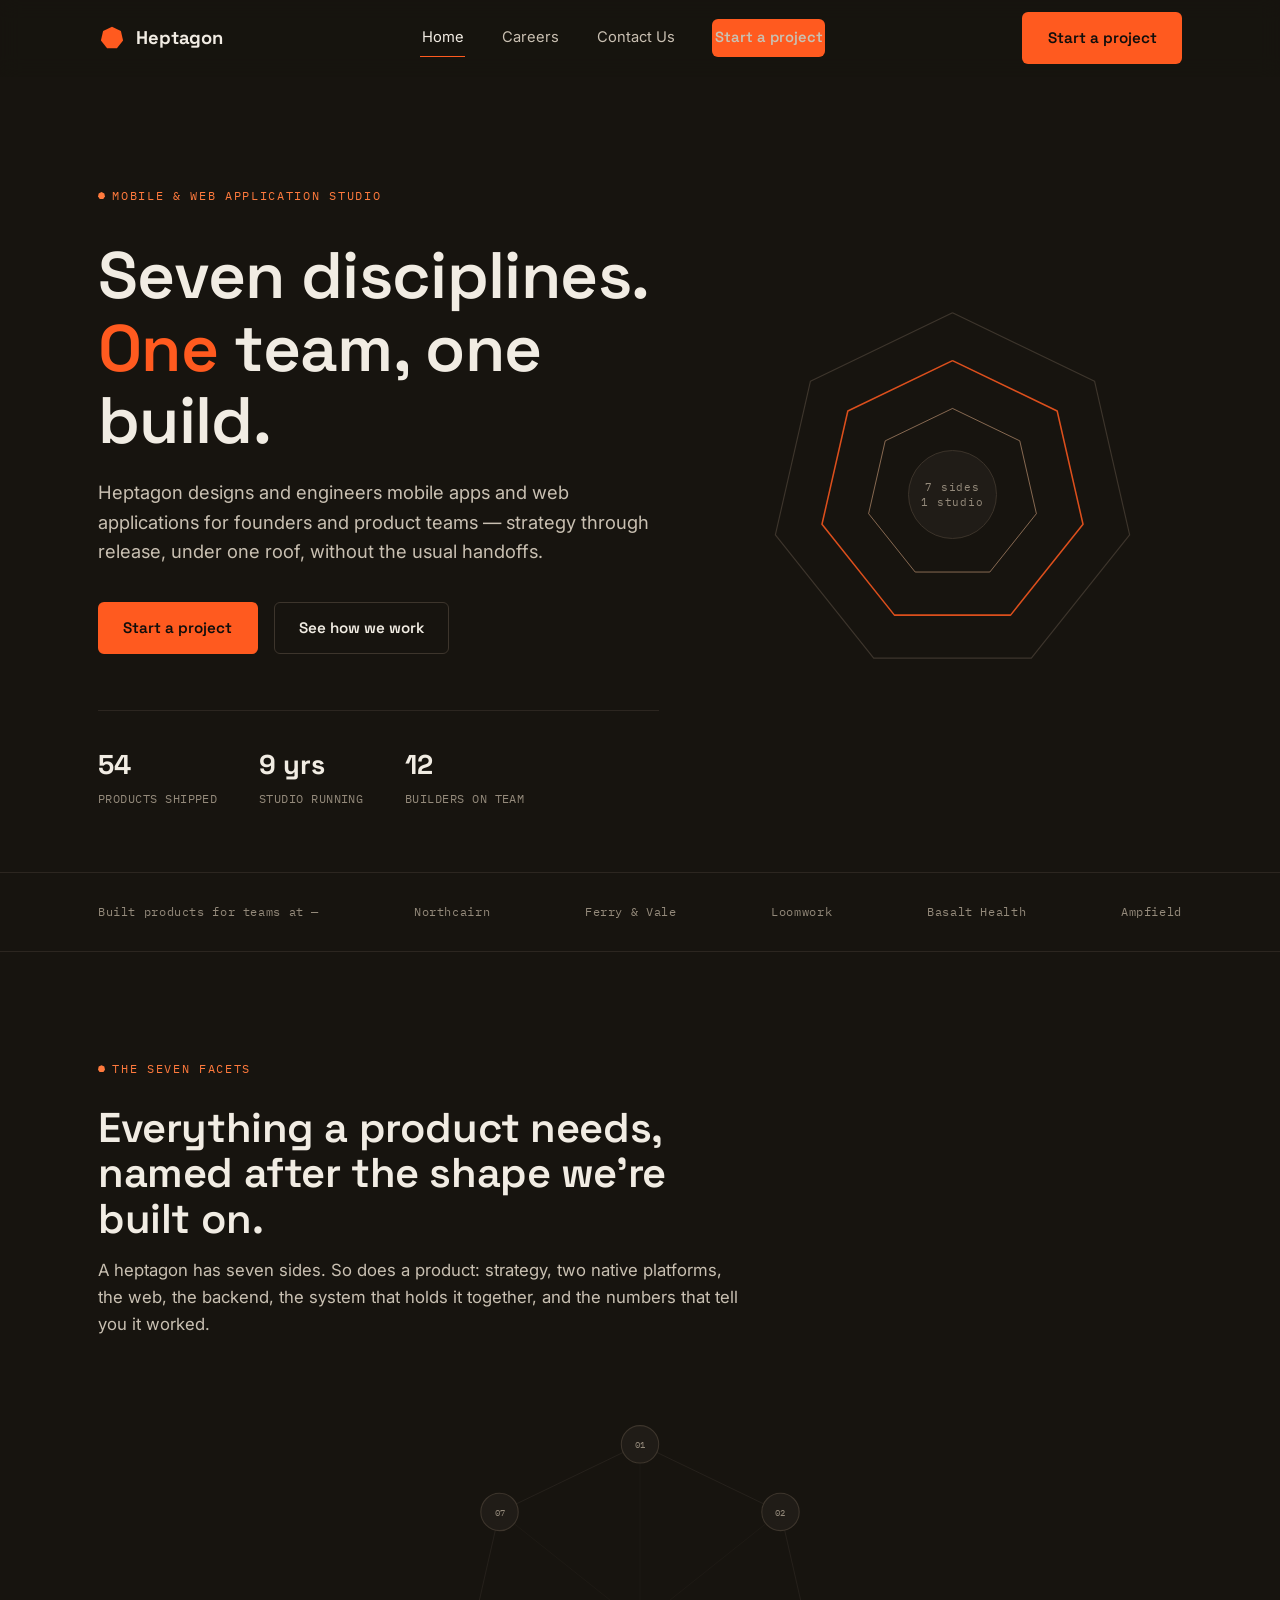
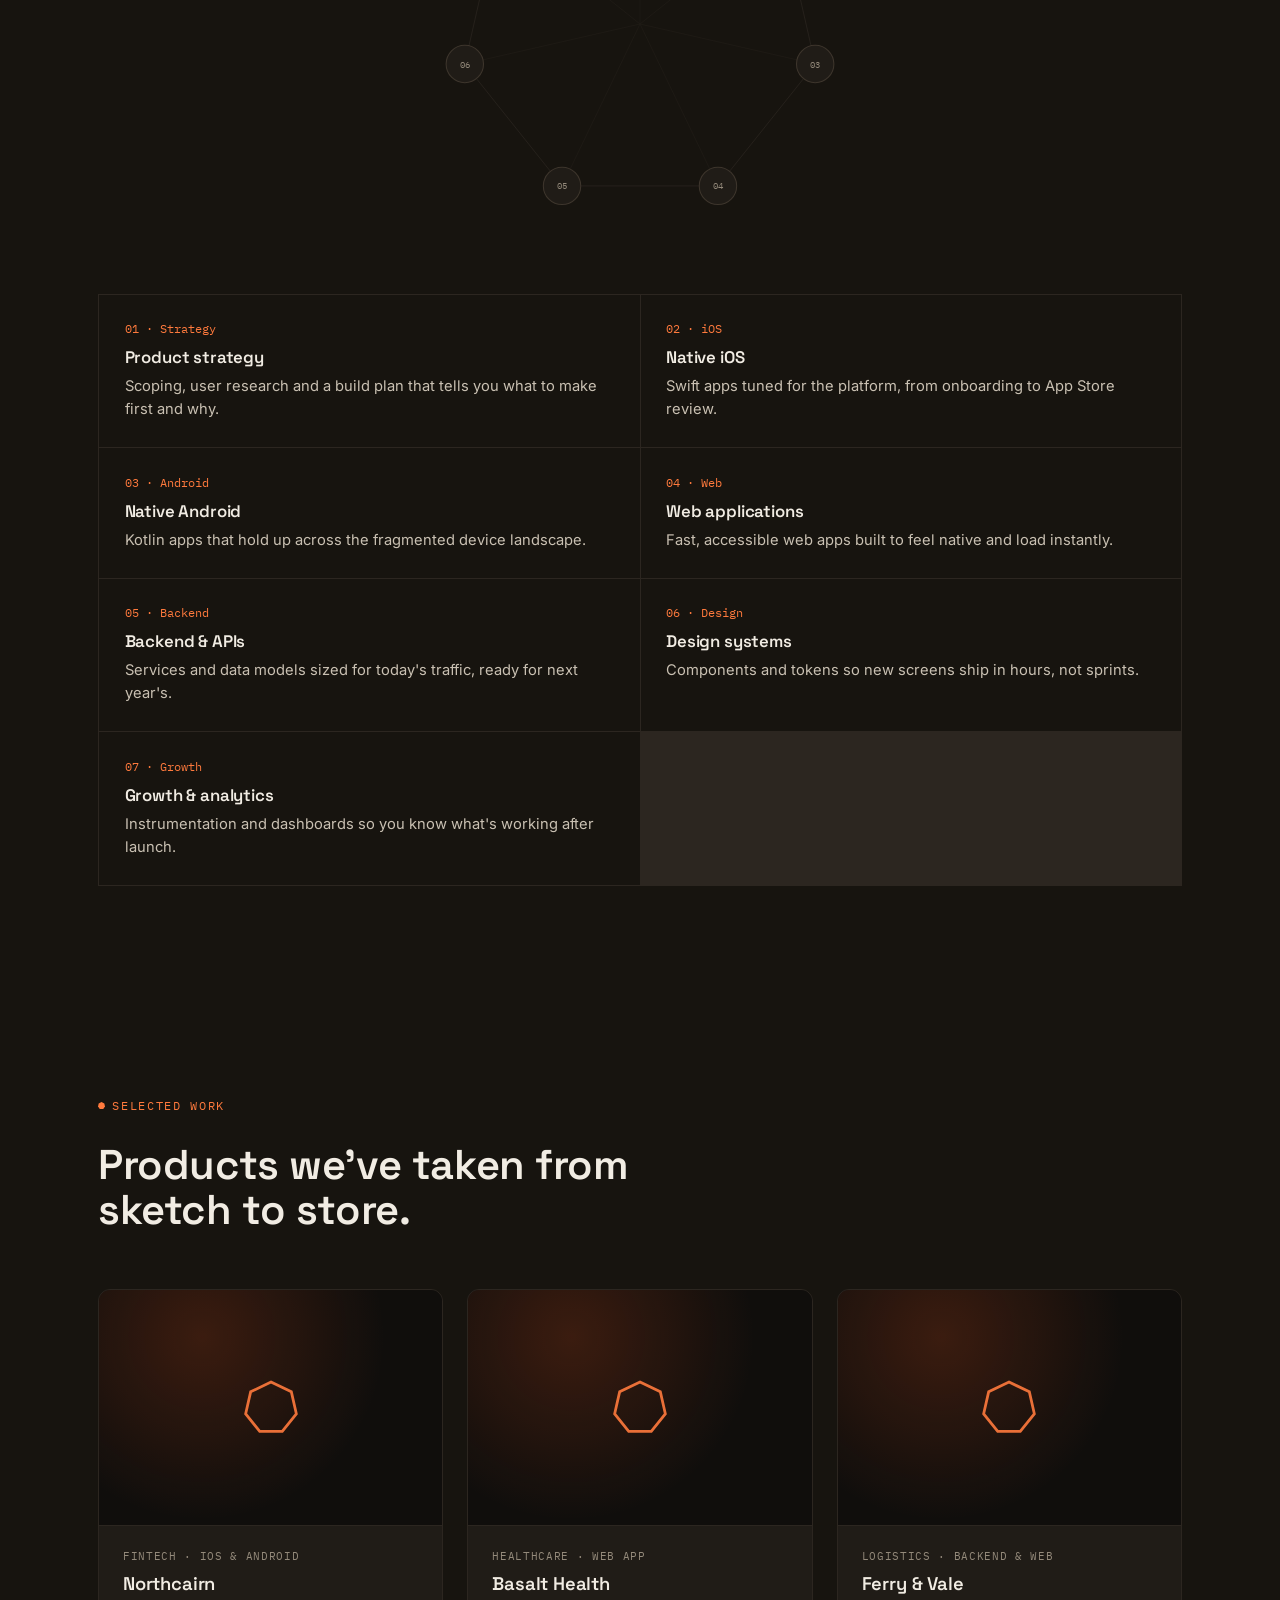
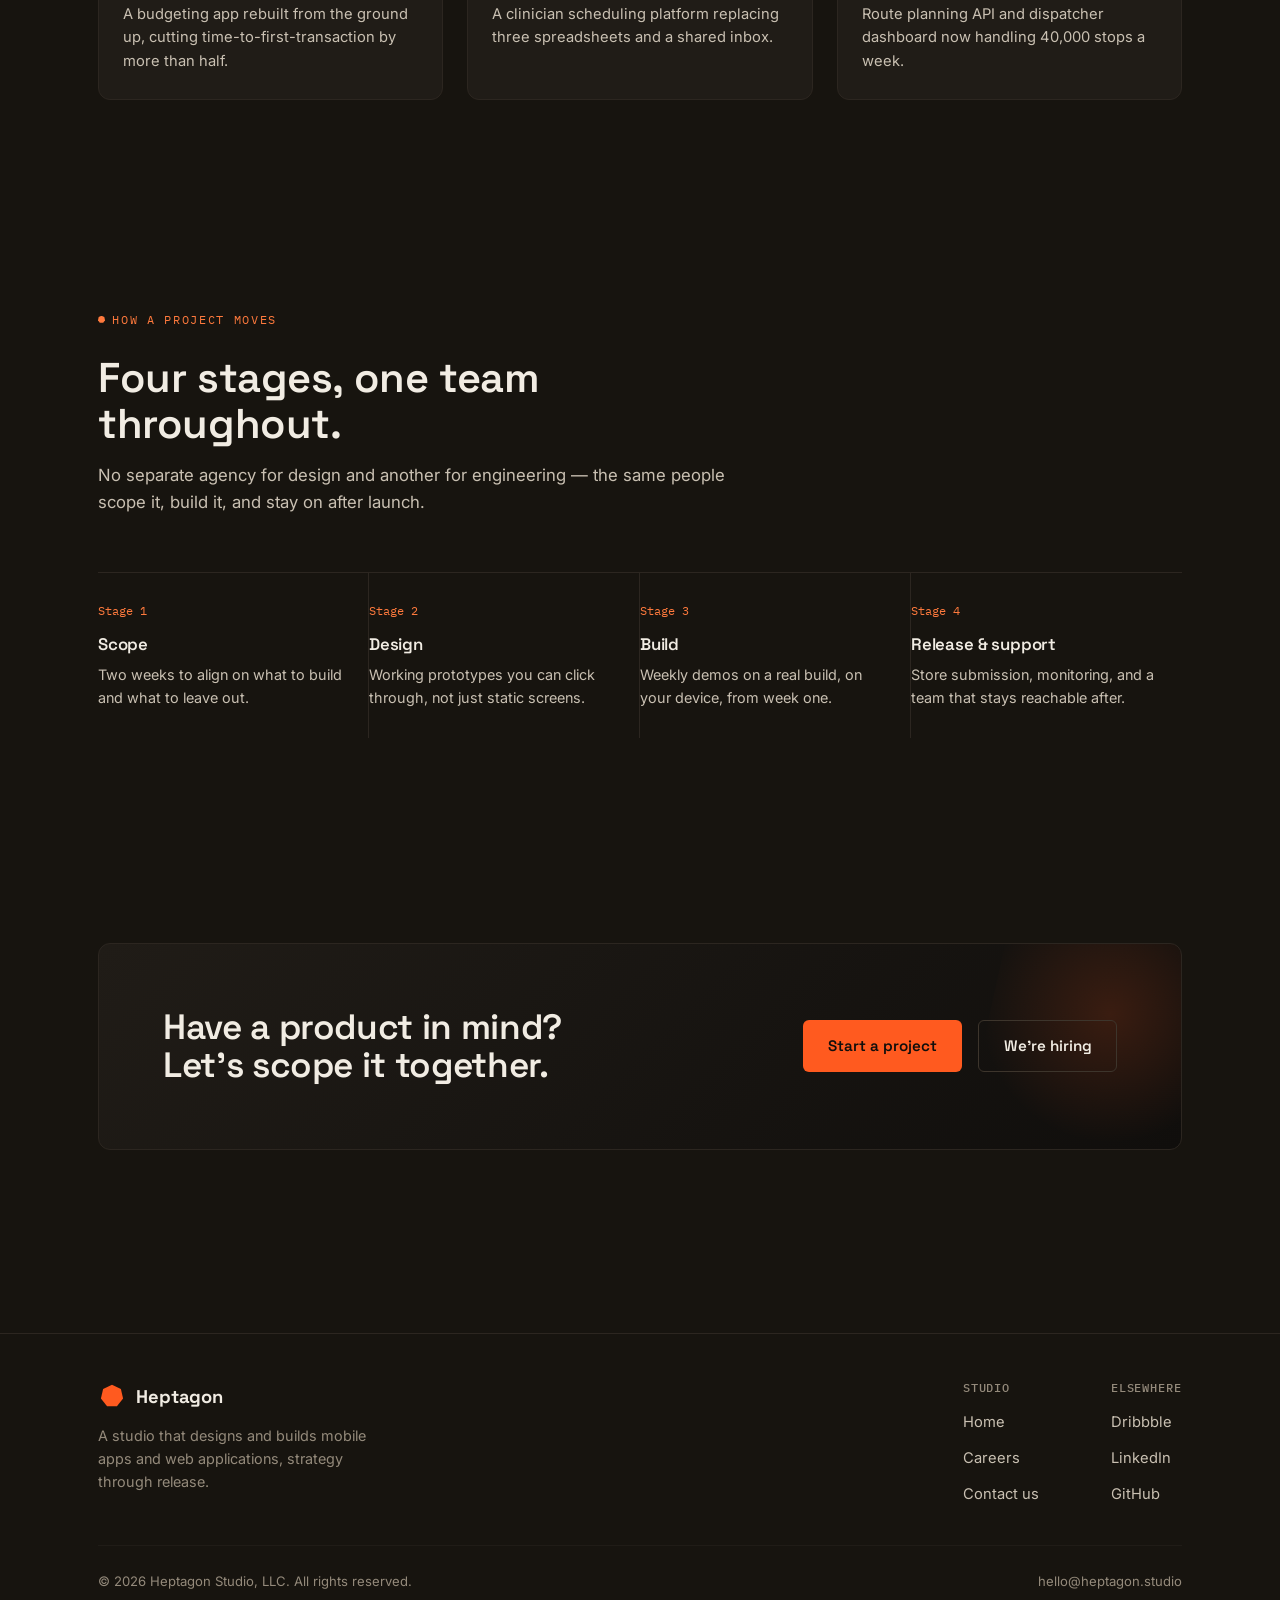
==== index.html @ 43802efc "Initial commit" ====
<!DOCTYPE html>
<html lang="en">
<head>
<meta charset="UTF-8">
<meta name="viewport" content="width=device-width, initial-scale=1.0">
<title>Heptagon — Mobile app & web application studio</title>
<meta name="description" content="Heptagon is a studio that designs and builds mobile apps and web applications for founders and product teams, end to end.">
<link rel="icon" href="data:image/svg+xml,%3Csvg xmlns='http://www.w3.org/2000/svg' viewBox='0 0 32 32'%3E%3Cpath fill='%23FF5A1F' d='M16 3 26.16 7.89 28.67 18.89 21.64 27.71 10.36 27.71 3.33 18.89 5.84 7.89Z'/%3E%3C/svg%3E">
<link rel="stylesheet" href="styles.css">
</head>
<body>

<header class="site-header">
  <div class="wrap nav">
    <a href="index.html" class="brand">
      <svg viewBox="0 0 32 32" aria-hidden="true"><path class="mark-fill" d="M16 3 26.16 7.89 28.67 18.89 21.64 27.71 10.36 27.71 3.33 18.89 5.84 7.89Z"/></svg>
      Heptagon
    </a>
    <nav class="nav-links" id="nav-links">
      <a href="index.html" aria-current="page">Home</a>
      <a href="careers.html">Careers</a>
      <a href="contact.html">Contact Us</a>
      <a href="contact.html" class="btn btn-primary">Start a project</a>
    </nav>
    <div class="nav-actions">
      <a href="contact.html" class="btn btn-primary">Start a project</a>
      <button class="nav-toggle" aria-label="Toggle menu" aria-expanded="false" aria-controls="nav-links">
        <svg class="icon-open" viewBox="0 0 18 18" fill="none" stroke="currentColor" stroke-width="1.6"><path d="M1 4.5h16M1 9h16M1 13.5h16"/></svg>
        <svg class="icon-close" viewBox="0 0 18 18" fill="none" stroke="currentColor" stroke-width="1.6"><path d="M2 2l14 14M16 2L2 16"/></svg>
      </button>
    </div>
  </div>
</header>

<main>

  <!-- ============ HERO ============ -->
  <section class="hero">
    <div class="wrap hero-grid">
      <div class="hero-copy">
        <span class="eyebrow">Mobile & web application studio</span>
        <h1>Seven disciplines. <em>One</em> team, one build.</h1>
        <p class="lede">Heptagon designs and engineers mobile apps and web applications for founders and product teams — strategy through release, under one roof, without the usual handoffs.</p>
        <div class="hero-actions">
          <a href="contact.html" class="btn btn-primary">Start a project</a>
          <a href="#facets" class="btn btn-ghost">See how we work</a>
        </div>
        <div class="hero-stats">
          <div class="stat">
            <div class="stat-num">54</div>
            <div class="stat-label">PRODUCTS SHIPPED</div>
          </div>
          <div class="stat">
            <div class="stat-num">9 yrs</div>
            <div class="stat-label">STUDIO RUNNING</div>
          </div>
          <div class="stat">
            <div class="stat-num">12</div>
            <div class="stat-label">BUILDERS ON TEAM</div>
          </div>
        </div>
      </div>

      <div class="hero-mark" aria-hidden="true">
        <svg viewBox="0 0 480 480">
          <g class="spin-slow">
            <path class="hept-outer" d="M 240.0 50.0 L 388.55 121.54 L 425.24 282.28 L 322.44 411.18 L 157.56 411.18 L 54.76 282.28 L 91.45 121.54 Z"/>
          </g>
          <g class="spin-slow-rev">
            <path class="hept-mid" d="M 240.0 100.0 L 349.46 152.71 L 376.49 271.15 L 300.74 366.14 L 179.26 366.14 L 103.51 271.15 L 130.54 152.71 Z"/>
          </g>
          <path class="hept-inner" d="M 240.0 150.0 L 310.36 183.89 L 327.74 260.03 L 279.05 321.09 L 200.95 321.09 L 152.26 260.03 L 169.64 183.89 Z"/>
          <circle class="core-fill" cx="240" cy="240" r="46"/>
          <circle cx="240" cy="240" r="46" fill="none" stroke="#3D352C" stroke-width="1"/>
          <text class="core-label" x="240" y="236" text-anchor="middle">7 sides</text>
          <text class="core-label" x="240" y="252" text-anchor="middle">1 studio</text>
        </svg>
      </div>
    </div>
  </section>

  <!-- ============ LOGO STRIP ============ -->
  <section class="logo-strip reveal">
    <div class="wrap">
      <span>Built products for teams at —</span>
      <span>Northcairn</span>
      <span>Ferry & Vale</span>
      <span>Loomwork</span>
      <span>Basalt Health</span>
      <span>Ampfield</span>
    </div>
  </section>

  <!-- ============ FACETS ============ -->
  <section class="section facets-section" id="facets">
    <div class="wrap">
      <div class="section-head reveal">
        <span class="eyebrow">The seven facets</span>
        <h2>Everything a product needs, named after the shape we're built on.</h2>
        <p>A heptagon has seven sides. So does a product: strategy, two native platforms, the web, the backend, the system that holds it together, and the numbers that tell you it worked.</p>
      </div>

      <div class="facets reveal">
        <div class="facets-diagram">
          <svg viewBox="0 0 640 640">
            <path class="facets-outline" d="M 320 70 L 515.46 164.13 L 563.73 375.63 L 428.47 545.24 L 211.53 545.24 L 76.27 375.63 L 124.54 164.13 Z"/>
            <line class="facets-spokes" x1="320" y1="320" x2="320" y2="70"/>
            <line class="facets-spokes" x1="320" y1="320" x2="515.46" y2="164.13"/>
            <line class="facets-spokes" x1="320" y1="320" x2="563.73" y2="375.63"/>
            <line class="facets-spokes" x1="320" y1="320" x2="428.47" y2="545.24"/>
            <line class="facets-spokes" x1="320" y1="320" x2="211.53" y2="545.24"/>
            <line class="facets-spokes" x1="320" y1="320" x2="76.27" y2="375.63"/>
            <line class="facets-spokes" x1="320" y1="320" x2="124.54" y2="164.13"/>

            <g class="facet-vertex" data-facet="strategy" tabindex="0">
              <circle cx="320" cy="70" r="26"/>
              <text x="320" y="75" text-anchor="middle">01</text>
            </g>
            <g class="facet-vertex" data-facet="ios" tabindex="0">
              <circle cx="515.46" cy="164.13" r="26"/>
              <text x="515.46" y="169.13" text-anchor="middle">02</text>
            </g>
            <g class="facet-vertex" data-facet="android" tabindex="0">
              <circle cx="563.73" cy="375.63" r="26"/>
              <text x="563.73" y="380.63" text-anchor="middle">03</text>
            </g>
            <g class="facet-vertex" data-facet="web" tabindex="0">
              <circle cx="428.47" cy="545.24" r="26"/>
              <text x="428.47" y="550.24" text-anchor="middle">04</text>
            </g>
            <g class="facet-vertex" data-facet="backend" tabindex="0">
              <circle cx="211.53" cy="545.24" r="26"/>
              <text x="211.53" y="550.24" text-anchor="middle">05</text>
            </g>
            <g class="facet-vertex" data-facet="design" tabindex="0">
              <circle cx="76.27" cy="375.63" r="26"/>
              <text x="76.27" y="380.63" text-anchor="middle">06</text>
            </g>
            <g class="facet-vertex" data-facet="growth" tabindex="0">
              <circle cx="124.54" cy="164.13" r="26"/>
              <text x="124.54" y="169.13" text-anchor="middle">07</text>
            </g>
          </svg>
        </div>

        <div class="facet-list">
          <div class="facet-card" data-facet="strategy">
            <div class="facet-index">01 · Strategy</div>
            <h3>Product strategy</h3>
            <p>Scoping, user research and a build plan that tells you what to make first and why.</p>
          </div>
          <div class="facet-card" data-facet="ios">
            <div class="facet-index">02 · iOS</div>
            <h3>Native iOS</h3>
            <p>Swift apps tuned for the platform, from onboarding to App Store review.</p>
          </div>
          <div class="facet-card" data-facet="android">
            <div class="facet-index">03 · Android</div>
            <h3>Native Android</h3>
            <p>Kotlin apps that hold up across the fragmented device landscape.</p>
          </div>
          <div class="facet-card" data-facet="web">
            <div class="facet-index">04 · Web</div>
            <h3>Web applications</h3>
            <p>Fast, accessible web apps built to feel native and load instantly.</p>
          </div>
          <div class="facet-card" data-facet="backend">
            <div class="facet-index">05 · Backend</div>
            <h3>Backend & APIs</h3>
            <p>Services and data models sized for today's traffic, ready for next year's.</p>
          </div>
          <div class="facet-card" data-facet="design">
            <div class="facet-index">06 · Design</div>
            <h3>Design systems</h3>
            <p>Components and tokens so new screens ship in hours, not sprints.</p>
          </div>
          <div class="facet-card" data-facet="growth">
            <div class="facet-index">07 · Growth</div>
            <h3>Growth & analytics</h3>
            <p>Instrumentation and dashboards so you know what's working after launch.</p>
          </div>
        </div>
      </div>
    </div>
  </section>

  <!-- ============ WORK ============ -->
  <section class="section work-section">
    <div class="wrap">
      <div class="section-head reveal">
        <span class="eyebrow">Selected work</span>
        <h2>Products we've taken from sketch to store.</h2>
      </div>
      <div class="work-grid reveal">
        <article class="work-card">
          <div class="work-card-top">
            <svg viewBox="0 0 32 32" fill="none" stroke="#FF7A3D" stroke-width="1.4"><path d="M16 3 26.16 7.89 28.67 18.89 21.64 27.71 10.36 27.71 3.33 18.89 5.84 7.89Z"/></svg>
          </div>
          <div class="work-card-body">
            <div class="tag">Fintech · iOS & Android</div>
            <h3>Northcairn</h3>
            <p>A budgeting app rebuilt from the ground up, cutting time-to-first-transaction by more than half.</p>
          </div>
        </article>
        <article class="work-card">
          <div class="work-card-top">
            <svg viewBox="0 0 32 32" fill="none" stroke="#FF7A3D" stroke-width="1.4"><path d="M16 3 26.16 7.89 28.67 18.89 21.64 27.71 10.36 27.71 3.33 18.89 5.84 7.89Z"/></svg>
          </div>
          <div class="work-card-body">
            <div class="tag">Healthcare · Web app</div>
            <h3>Basalt Health</h3>
            <p>A clinician scheduling platform replacing three spreadsheets and a shared inbox.</p>
          </div>
        </article>
        <article class="work-card">
          <div class="work-card-top">
            <svg viewBox="0 0 32 32" fill="none" stroke="#FF7A3D" stroke-width="1.4"><path d="M16 3 26.16 7.89 28.67 18.89 21.64 27.71 10.36 27.71 3.33 18.89 5.84 7.89Z"/></svg>
          </div>
          <div class="work-card-body">
            <div class="tag">Logistics · Backend & web</div>
            <h3>Ferry & Vale</h3>
            <p>Route planning API and dispatcher dashboard now handling 40,000 stops a week.</p>
          </div>
        </article>
      </div>
    </div>
  </section>

  <!-- ============ PROCESS ============ -->
  <section class="section process-section">
    <div class="wrap">
      <div class="section-head reveal">
        <span class="eyebrow">How a project moves</span>
        <h2>Four stages, one team throughout.</h2>
        <p>No separate agency for design and another for engineering — the same people scope it, build it, and stay on after launch.</p>
      </div>
      <div class="process-row reveal">
        <div class="process-step">
          <div class="step-mark">Stage 1</div>
          <h3>Scope</h3>
          <p>Two weeks to align on what to build and what to leave out.</p>
        </div>
        <div class="process-step">
          <div class="step-mark">Stage 2</div>
          <h3>Design</h3>
          <p>Working prototypes you can click through, not just static screens.</p>
        </div>
        <div class="process-step">
          <div class="step-mark">Stage 3</div>
          <h3>Build</h3>
          <p>Weekly demos on a real build, on your device, from week one.</p>
        </div>
        <div class="process-step">
          <div class="step-mark">Stage 4</div>
          <h3>Release & support</h3>
          <p>Store submission, monitoring, and a team that stays reachable after.</p>
        </div>
      </div>
    </div>
  </section>

  <!-- ============ CTA ============ -->
  <section class="section cta-section">
    <div class="wrap">
      <div class="cta-banner reveal">
        <h2>Have a product in mind? Let's scope it together.</h2>
        <div class="cta-banner-actions">
          <a href="contact.html" class="btn btn-primary">Start a project</a>
          <a href="careers.html" class="btn btn-ghost">We're hiring</a>
        </div>
      </div>
    </div>
  </section>

</main>

<footer class="site-footer">
  <div class="wrap">
    <div class="footer-top">
      <div class="footer-brand">
        <a href="index.html" class="brand">
          <svg viewBox="0 0 32 32" aria-hidden="true"><path class="mark-fill" d="M16 3 26.16 7.89 28.67 18.89 21.64 27.71 10.36 27.71 3.33 18.89 5.84 7.89Z"/></svg>
          Heptagon
        </a>
        <p>A studio that designs and builds mobile apps and web applications, strategy through release.</p>
      </div>
      <div class="footer-cols">
        <div class="footer-col">
          <h4>Studio</h4>
          <ul>
            <li><a href="index.html">Home</a></li>
            <li><a href="careers.html">Careers</a></li>
            <li><a href="contact.html">Contact us</a></li>
          </ul>
        </div>
        <div class="footer-col">
          <h4>Elsewhere</h4>
          <ul>
            <li><a href="#">Dribbble</a></li>
            <li><a href="#">LinkedIn</a></li>
            <li><a href="#">GitHub</a></li>
          </ul>
        </div>
      </div>
    </div>
    <div class="footer-bottom">
      <p>© 2026 Heptagon Studio, LLC. All rights reserved.</p>
      <div class="footer-social">
        <a href="mailto:hello@heptagon.studio">hello@heptagon.studio</a>
      </div>
    </div>
  </div>
</footer>

<script src="script.js"></script>
</body>
</html>
---- styles.css ----
/* ==========================================================================
   Heptagon — Design System
   Mobile app & web application studio
   ========================================================================== */

@import url('https://fonts.googleapis.com/css2?family=Space+Grotesk:wght@400;500;600;700&family=Inter:wght@400;500;600;700&family=IBM+Plex+Mono:wght@400;500&display=swap');

:root {
  /* ---- Color: charcoal ground, single orange signal ---- */
  --charcoal-950: #100E0C;
  --charcoal-900: #17140F;
  --charcoal-800: #201C17;
  --charcoal-700: #2C2620;
  --charcoal-600: #3D352C;
  --charcoal-500: #574B3D;

  --ink-100: #F1ECE3;   /* primary text on dark */
  --ink-300: #C9C0B2;   /* secondary text */
  --ink-500: #948A7B;   /* muted / captions */

  --orange-600: #E24A0E;  /* deep, for pressed/gradient bottom */
  --orange-500: #FF5A1F;  /* primary signal */
  --orange-400: #FF7A3D;  /* hover */
  --orange-200: #FFC49A;  /* faint tint, glows, dividers */

  /* ---- Type ---- */
  --font-display: 'Space Grotesk', system-ui, sans-serif;
  --font-body: 'Inter', system-ui, sans-serif;
  --font-mono: 'IBM Plex Mono', ui-monospace, monospace;

  /* ---- Layout ---- */
  --max-width: 1180px;
  --edge: clamp(1.25rem, 4vw, 3rem);
  --radius-sm: 6px;
  --radius-md: 12px;

  --ease-out: cubic-bezier(0.16, 1, 0.3, 1);
}

/* ---- Reset ---- */
*, *::before, *::after { box-sizing: border-box; }
html { scroll-behavior: smooth; }
@media (prefers-reduced-motion: reduce) {
  html { scroll-behavior: auto; }
  *, *::before, *::after {
    animation-duration: 0.001ms !important;
    animation-iteration-count: 1 !important;
    transition-duration: 0.001ms !important;
    scroll-behavior: auto !important;
  }
}

body {
  margin: 0;
  background: var(--charcoal-900);
  color: var(--ink-100);
  font-family: var(--font-body);
  font-size: 16px;
  line-height: 1.6;
  -webkit-font-smoothing: antialiased;
}

img, svg { display: block; max-width: 100%; }

a { color: inherit; text-decoration: none; }

h1, h2, h3, h4 {
  font-family: var(--font-display);
  font-weight: 600;
  line-height: 1.1;
  margin: 0;
  letter-spacing: -0.01em;
}

p { margin: 0; }

ul { margin: 0; padding: 0; list-style: none; }

button { font-family: inherit; cursor: pointer; }

/* Visible keyboard focus everywhere */
:focus-visible {
  outline: 2px solid var(--orange-400);
  outline-offset: 3px;
  border-radius: 2px;
}

/* ---- Utility ---- */
.wrap {
  max-width: var(--max-width);
  margin: 0 auto;
  padding-inline: var(--edge);
}

.eyebrow {
  font-family: var(--font-mono);
  font-size: 0.75rem;
  letter-spacing: 0.14em;
  text-transform: uppercase;
  color: var(--orange-400);
  display: inline-flex;
  align-items: center;
  gap: 0.6em;
}
.eyebrow::before {
  content: '';
  width: 7px;
  height: 7px;
  clip-path: polygon(50% 0%, 90% 20%, 100% 65%, 75% 100%, 25% 100%, 0% 65%, 10% 20%);
  background: var(--orange-400);
  display: inline-block;
}

.btn {
  display: inline-flex;
  align-items: center;
  justify-content: center;
  gap: 0.5em;
  font-family: var(--font-display);
  font-weight: 600;
  font-size: 0.95rem;
  padding: 0.85em 1.6em;
  border-radius: var(--radius-sm);
  border: 1px solid transparent;
  transition: transform 0.2s var(--ease-out), background 0.2s, border-color 0.2s, color 0.2s;
  white-space: nowrap;
}
.btn:active { transform: translateY(1px); }

.btn-primary {
  background: var(--orange-500);
  color: var(--charcoal-950);
}
.btn-primary:hover { background: var(--orange-400); }

.btn-ghost {
  background: transparent;
  border-color: var(--charcoal-600);
  color: var(--ink-100);
}
.btn-ghost:hover { border-color: var(--orange-400); color: var(--orange-400); }

.section {
  padding-block: clamp(3.5rem, 8vw, 7rem);
}
.section-head {
  max-width: 640px;
  margin-bottom: clamp(2rem, 5vw, 3.5rem);
}
.section-head h2 {
  font-size: clamp(1.9rem, 3.6vw, 2.6rem);
  margin-top: 0.6em;
}
.section-head p {
  color: var(--ink-300);
  margin-top: 0.9em;
  font-size: 1.05rem;
}

/* ---- Scroll reveal ---- */
.reveal {
  opacity: 0;
  transform: translateY(18px);
  transition: opacity 0.7s var(--ease-out), transform 0.7s var(--ease-out);
}
.reveal.is-visible { opacity: 1; transform: translateY(0); }

/* ==========================================================================
   Header / Nav
   ========================================================================== */

.site-header {
  position: sticky;
  top: 0;
  z-index: 100;
  background: rgba(23, 20, 15, 0.7);
  backdrop-filter: blur(10px);
  -webkit-backdrop-filter: blur(10px);
  border-bottom: 1px solid transparent;
  transition: border-color 0.3s, background 0.3s;
}
.site-header.is-scrolled {
  border-bottom-color: var(--charcoal-700);
  background: rgba(23, 20, 15, 0.92);
}

.nav {
  display: flex;
  align-items: center;
  justify-content: space-between;
  height: 76px;
}

.brand {
  display: flex;
  align-items: center;
  gap: 0.65rem;
  font-family: var(--font-display);
  font-weight: 700;
  font-size: 1.15rem;
  letter-spacing: -0.01em;
}
.brand svg { width: 28px; height: 28px; }
.brand .mark-fill { fill: var(--orange-500); }

.nav-links {
  display: flex;
  align-items: center;
  gap: 2.2rem;
}
.nav-links a {
  font-size: 0.92rem;
  color: var(--ink-300);
  padding: 0.4rem 0.1rem;
  border-bottom: 1px solid transparent;
  transition: color 0.2s, border-color 0.2s;
}
.nav-links a:hover,
.nav-links a[aria-current="page"] {
  color: var(--ink-100);
  border-color: var(--orange-500);
}

.nav-actions { display: flex; align-items: center; gap: 1.4rem; }

.nav-toggle {
  display: none;
  background: none;
  border: 1px solid var(--charcoal-600);
  border-radius: var(--radius-sm);
  width: 42px;
  height: 42px;
  align-items: center;
  justify-content: center;
}
.nav-toggle svg { width: 18px; height: 18px; }
.nav-toggle .icon-close { display: none; }
.nav-toggle[aria-expanded="true"] .icon-open { display: none; }
.nav-toggle[aria-expanded="true"] .icon-close { display: block; }

@media (max-width: 860px) {
  .nav-links {
    position: fixed;
    inset: 76px 0 0 0;
    flex-direction: column;
    align-items: flex-start;
    gap: 0;
    background: var(--charcoal-900);
    padding: 1rem var(--edge) 2rem;
    transform: translateY(-8px);
    opacity: 0;
    visibility: hidden;
    transition: opacity 0.25s var(--ease-out), transform 0.25s var(--ease-out), visibility 0.25s;
    border-bottom: 1px solid var(--charcoal-700);
  }
  .nav-links.is-open {
    opacity: 1;
    transform: translateY(0);
    visibility: visible;
  }
  .nav-links a {
    width: 100%;
    padding: 1rem 0;
    border-bottom: 1px solid var(--charcoal-800);
    font-size: 1.05rem;
  }
  .nav-actions .btn-primary { display: none; }
  .nav-links .btn-primary {
    display: inline-flex;
    margin-top: 1.2rem;
  }
  .nav-toggle { display: inline-flex; }
}

/* ==========================================================================
   Hero
   ========================================================================== */

.hero {
  position: relative;
  padding-block: clamp(3rem, 9vw, 6.5rem) clamp(2rem, 6vw, 4rem);
  overflow: hidden;
}

.hero-grid {
  display: grid;
  grid-template-columns: 1.1fr 0.9fr;
  gap: clamp(2rem, 6vw, 4rem);
  align-items: center;
}

.hero-copy h1 {
  font-size: clamp(2.4rem, 5.6vw, 4.1rem);
  margin-top: 0.5em;
}
.hero-copy h1 em {
  font-style: normal;
  color: var(--orange-500);
}
.hero-copy .lede {
  margin-top: 1.4rem;
  font-size: 1.15rem;
  color: var(--ink-300);
  max-width: 46ch;
}
.hero-actions {
  display: flex;
  gap: 1rem;
  margin-top: 2.2rem;
  flex-wrap: wrap;
}

.hero-stats {
  display: flex;
  gap: clamp(1.5rem, 4vw, 2.6rem);
  margin-top: clamp(2.5rem, 6vw, 3.5rem);
  padding-top: clamp(1.5rem, 4vw, 2rem);
  border-top: 1px solid var(--charcoal-700);
}
.hero-stats .stat-num {
  font-family: var(--font-display);
  font-size: 1.7rem;
  font-weight: 700;
  color: var(--ink-100);
}
.hero-stats .stat-label {
  font-family: var(--font-mono);
  font-size: 0.72rem;
  color: var(--ink-500);
  letter-spacing: 0.04em;
  margin-top: 0.3em;
}

.hero-mark {
  position: relative;
  aspect-ratio: 1;
  display: flex;
  align-items: center;
  justify-content: center;
}
.hero-mark svg { width: 100%; height: 100%; overflow: visible; }

.hept-outer, .hept-mid, .hept-inner {
  fill: none;
  stroke-linejoin: round;
}
.hept-outer { stroke: var(--charcoal-600); stroke-width: 1.2; }
.hept-mid { stroke: var(--orange-500); stroke-width: 1.6; opacity: 0.85; }
.hept-inner { stroke: var(--orange-200); stroke-width: 1; opacity: 0.5; }

.hept-outer, .hept-mid, .hept-inner {
  stroke-dasharray: 1200;
  stroke-dashoffset: 1200;
  animation: draw 2.2s var(--ease-out) forwards;
}
.hept-mid { animation-delay: 0.15s; }
.hept-inner { animation-delay: 0.3s; }
@keyframes draw { to { stroke-dashoffset: 0; } }

.hero-mark .spin-slow {
  transform-origin: center;
  animation: spin 40s linear infinite;
}
.hero-mark .spin-slow-rev {
  transform-origin: center;
  animation: spin-rev 55s linear infinite;
}
@keyframes spin { to { transform: rotate(360deg); } }
@keyframes spin-rev { to { transform: rotate(-360deg); } }

.hero-mark .node-dot { fill: var(--orange-400); }
.hero-mark .core-fill { fill: var(--charcoal-800); }
.hero-mark .core-label {
  font-family: var(--font-mono);
  font-size: 11px;
  fill: var(--ink-500);
  letter-spacing: 0.08em;
}

@media (max-width: 860px) {
  .hero-grid { grid-template-columns: 1fr; }
  .hero-mark { max-width: 320px; margin: 0 auto; }
}

/* ==========================================================================
   Logo strip
   ========================================================================== */
.logo-strip {
  border-top: 1px solid var(--charcoal-700);
  border-bottom: 1px solid var(--charcoal-700);
  padding-block: 1.8rem;
}
.logo-strip .wrap {
  display: flex;
  align-items: center;
  gap: clamp(1.5rem, 5vw, 3.5rem);
  flex-wrap: wrap;
  justify-content: space-between;
}
.logo-strip span {
  font-family: var(--font-mono);
  font-size: 0.78rem;
  color: var(--ink-500);
  letter-spacing: 0.05em;
  white-space: nowrap;
}

/* ==========================================================================
   Facets (heptagon services diagram)
   ========================================================================== */

.facets {
  display: grid;
  grid-template-columns: 1fr;
  gap: 0;
}
.facets-diagram {
  display: flex;
  justify-content: center;
}
.facets-diagram svg { width: 100%; max-width: 460px; }

.facet-vertex circle {
  fill: var(--charcoal-800);
  stroke: var(--charcoal-600);
  stroke-width: 1.5;
  transition: stroke 0.25s, fill 0.25s;
}
.facet-vertex text {
  font-family: var(--font-mono);
  font-size: 12px;
  fill: var(--ink-500);
}
.facet-vertex.is-active circle { stroke: var(--orange-500); fill: var(--charcoal-700); }
.facet-vertex.is-active text { fill: var(--orange-400); }
.facets-outline { fill: none; stroke: var(--charcoal-700); stroke-width: 1; }
.facets-spokes { stroke: var(--charcoal-800); stroke-width: 1; }

.facet-list {
  display: grid;
  grid-template-columns: repeat(2, 1fr);
  gap: 1px;
  background: var(--charcoal-700);
  border: 1px solid var(--charcoal-700);
  margin-top: clamp(1.5rem, 4vw, 2.5rem);
}
.facet-card {
  background: var(--charcoal-900);
  padding: 1.6rem;
  transition: background 0.25s;
}
.facet-card:hover, .facet-card.is-active {
  background: var(--charcoal-800);
}
.facet-card .facet-index {
  font-family: var(--font-mono);
  font-size: 0.72rem;
  color: var(--orange-400);
}
.facet-card h3 {
  font-size: 1.05rem;
  margin-top: 0.6rem;
}
.facet-card p {
  margin-top: 0.5rem;
  font-size: 0.92rem;
  color: var(--ink-300);
}

@media (max-width: 640px) {
  .facet-list { grid-template-columns: 1fr; }
}

/* ==========================================================================
   Work / case studies
   ========================================================================== */

.work-grid {
  display: grid;
  grid-template-columns: repeat(3, 1fr);
  gap: 1.5rem;
}
.work-card {
  border: 1px solid var(--charcoal-700);
  border-radius: var(--radius-md);
  overflow: hidden;
  background: var(--charcoal-800);
  transition: transform 0.3s var(--ease-out), border-color 0.3s;
}
.work-card:hover { transform: translateY(-4px); border-color: var(--charcoal-600); }

.work-card-top {
  aspect-ratio: 16/11;
  position: relative;
  display: flex;
  align-items: center;
  justify-content: center;
  background:
    radial-gradient(circle at 30% 20%, rgba(255,90,31,0.18), transparent 60%),
    var(--charcoal-950);
  border-bottom: 1px solid var(--charcoal-700);
}
.work-card-top svg { width: 64px; height: 64px; opacity: 0.9; }

.work-card-body { padding: 1.4rem 1.5rem 1.6rem; }
.work-card .tag {
  font-family: var(--font-mono);
  font-size: 0.7rem;
  color: var(--ink-500);
  text-transform: uppercase;
  letter-spacing: 0.06em;
}
.work-card h3 { margin-top: 0.5rem; font-size: 1.15rem; }
.work-card p { margin-top: 0.5rem; color: var(--ink-300); font-size: 0.92rem; }

@media (max-width: 900px) {
  .work-grid { grid-template-columns: 1fr; }
}

/* ==========================================================================
   Process (compact, non-numbered where not needed)
   ========================================================================== */
.process-row {
  display: grid;
  grid-template-columns: repeat(4, 1fr);
  border-top: 1px solid var(--charcoal-700);
}
.process-step {
  padding: 1.8rem 1.6rem 1.8rem 0;
  border-right: 1px solid var(--charcoal-700);
}
.process-step:last-child { border-right: none; }
.process-step .step-mark {
  font-family: var(--font-mono);
  font-size: 0.75rem;
  color: var(--orange-400);
}
.process-step h3 { margin-top: 0.9rem; font-size: 1.05rem; }
.process-step p { margin-top: 0.6rem; color: var(--ink-300); font-size: 0.9rem; }

@media (max-width: 860px) {
  .process-row { grid-template-columns: 1fr; }
  .process-step { border-right: none; border-bottom: 1px solid var(--charcoal-700); padding: 1.6rem 0; }
}

/* ==========================================================================
   CTA banner
   ========================================================================== */
.cta-banner {
  position: relative;
  border-radius: var(--radius-md);
  padding: clamp(2.5rem, 6vw, 4rem);
  background: linear-gradient(135deg, var(--charcoal-800), var(--charcoal-950));
  border: 1px solid var(--charcoal-700);
  overflow: hidden;
  display: flex;
  align-items: center;
  justify-content: space-between;
  gap: 2rem;
  flex-wrap: wrap;
}
.cta-banner::after {
  content: '';
  position: absolute;
  right: -60px;
  top: -60px;
  width: 260px;
  height: 260px;
  clip-path: polygon(50% 0%, 90% 20%, 100% 65%, 75% 100%, 25% 100%, 0% 65%, 10% 20%);
  background: radial-gradient(circle, rgba(255,90,31,0.28), transparent 70%);
  opacity: 0.6;
}
.cta-banner h2 { font-size: clamp(1.6rem, 3.5vw, 2.2rem); max-width: 20ch; }
.cta-banner-actions { display: flex; gap: 1rem; position: relative; z-index: 1; }

/* ==========================================================================
   Footer
   ========================================================================== */
.site-footer {
  border-top: 1px solid var(--charcoal-700);
  padding-block: 3rem 2.5rem;
  margin-top: clamp(3rem, 8vw, 5rem);
}
.footer-top {
  display: flex;
  justify-content: space-between;
  gap: 2rem;
  flex-wrap: wrap;
  padding-bottom: 2.4rem;
  border-bottom: 1px solid var(--charcoal-800);
}
.footer-brand .brand { margin-bottom: 0.8rem; }
.footer-brand p { color: var(--ink-500); font-size: 0.9rem; max-width: 32ch; }

.footer-cols {
  display: flex;
  gap: clamp(2rem, 6vw, 4.5rem);
}
.footer-col h4 {
  font-family: var(--font-mono);
  font-size: 0.72rem;
  color: var(--ink-500);
  text-transform: uppercase;
  letter-spacing: 0.08em;
  font-weight: 500;
}
.footer-col ul { margin-top: 0.9rem; display: grid; gap: 0.65rem; }
.footer-col a { color: var(--ink-300); font-size: 0.92rem; transition: color 0.2s; }
.footer-col a:hover { color: var(--orange-400); }

.footer-bottom {
  display: flex;
  justify-content: space-between;
  align-items: center;
  padding-top: 1.6rem;
  flex-wrap: wrap;
  gap: 1rem;
}
.footer-bottom p { color: var(--ink-500); font-size: 0.82rem; }
.footer-social { display: flex; gap: 1.2rem; }
.footer-social a { color: var(--ink-500); font-size: 0.82rem; transition: color 0.2s; }
.footer-social a:hover { color: var(--orange-400); }

/* ==========================================================================
   Page header (Careers / Contact)
   ========================================================================== */
.page-hero {
  padding-block: clamp(3rem, 8vw, 5rem) clamp(2rem, 5vw, 3rem);
  border-bottom: 1px solid var(--charcoal-700);
}
.page-hero h1 {
  font-size: clamp(2.2rem, 5vw, 3.4rem);
  margin-top: 0.6em;
  max-width: 18ch;
}
.page-hero p {
  margin-top: 1.2rem;
  color: var(--ink-300);
  font-size: 1.05rem;
  max-width: 56ch;
}

/* ==========================================================================
   Careers page
   ========================================================================== */
.values-grid {
  display: grid;
  grid-template-columns: repeat(3, 1fr);
  gap: 1.5rem;
}
.value-card {
  padding: 1.8rem;
  border: 1px solid var(--charcoal-700);
  border-radius: var(--radius-md);
}
.value-card svg { width: 30px; height: 30px; }
.value-card h3 { margin-top: 1.1rem; font-size: 1.1rem; }
.value-card p { margin-top: 0.6rem; color: var(--ink-300); font-size: 0.92rem; }

@media (max-width: 860px) {
  .values-grid { grid-template-columns: 1fr; }
}

.benefits-strip {
  display: grid;
  grid-template-columns: repeat(4, 1fr);
  border: 1px solid var(--charcoal-700);
}
.benefit-item {
  padding: 1.5rem;
  border-right: 1px solid var(--charcoal-700);
  font-family: var(--font-mono);
  font-size: 0.85rem;
  color: var(--ink-300);
}
.benefit-item:last-child { border-right: none; }
.benefit-item strong {
  display: block;
  font-family: var(--font-display);
  font-size: 1rem;
  color: var(--ink-100);
  margin-bottom: 0.4rem;
}

@media (max-width: 860px) {
  .benefits-strip { grid-template-columns: 1fr 1fr; }
  .benefit-item { border-bottom: 1px solid var(--charcoal-700); }
}

.roles-list { display: grid; gap: 1px; background: var(--charcoal-700); border: 1px solid var(--charcoal-700); }
.role-row {
  background: var(--charcoal-900);
  padding: 1.4rem 1.6rem;
  display: grid;
  grid-template-columns: 2.2fr 1fr 1fr auto;
  align-items: center;
  gap: 1rem;
  transition: background 0.2s;
}
.role-row:hover { background: var(--charcoal-800); }
.role-row .role-title { font-family: var(--font-display); font-weight: 600; font-size: 1.02rem; }
.role-row .role-meta { font-family: var(--font-mono); font-size: 0.82rem; color: var(--ink-500); }
.role-row .role-apply {
  justify-self: end;
  font-family: var(--font-mono);
  font-size: 0.82rem;
  color: var(--orange-400);
  display: inline-flex;
  align-items: center;
  gap: 0.4rem;
}
.role-row .role-apply svg { width: 12px; height: 12px; transition: transform 0.2s; }
.role-row:hover .role-apply svg { transform: translateX(3px); }

.roles-head {
  display: grid;
  grid-template-columns: 2.2fr 1fr 1fr auto;
  padding: 0 1.6rem 0.8rem;
  font-family: var(--font-mono);
  font-size: 0.72rem;
  color: var(--ink-500);
  text-transform: uppercase;
  letter-spacing: 0.06em;
}

@media (max-width: 700px) {
  .roles-head { display: none; }
  .role-row {
    grid-template-columns: 1fr;
    gap: 0.4rem;
  }
  .role-row .role-apply { justify-self: start; margin-top: 0.4rem; }
}

.open-roles-empty {
  display: none;
  padding: 2rem;
  text-align: center;
  color: var(--ink-500);
  font-family: var(--font-mono);
  font-size: 0.9rem;
}

/* ==========================================================================
   Contact page
   ========================================================================== */
.contact-layout {
  display: grid;
  grid-template-columns: 1fr 1fr;
  gap: clamp(2rem, 6vw, 4rem);
  align-items: start;
}

.contact-info-list { display: grid; gap: 1.6rem; margin-top: 2rem; }
.contact-info-item {
  display: flex;
  gap: 1rem;
  padding-bottom: 1.6rem;
  border-bottom: 1px solid var(--charcoal-700);
}
.contact-info-item svg {
  width: 20px; height: 20px;
  flex-shrink: 0;
  margin-top: 0.2rem;
  color: var(--orange-400);
}
.contact-info-item h3 { font-size: 0.95rem; }
.contact-info-item a, .contact-info-item p {
  color: var(--ink-300);
  font-size: 0.92rem;
  margin-top: 0.35rem;
}
.contact-info-item a:hover { color: var(--orange-400); }

.contact-form {
  background: var(--charcoal-800);
  border: 1px solid var(--charcoal-700);
  border-radius: var(--radius-md);
  padding: clamp(1.6rem, 4vw, 2.4rem);
}

.field { margin-bottom: 1.3rem; }
.field label {
  display: block;
  font-family: var(--font-mono);
  font-size: 0.78rem;
  color: var(--ink-300);
  margin-bottom: 0.55rem;
  letter-spacing: 0.02em;
}
.field-row { display: grid; grid-template-columns: 1fr 1fr; gap: 1.1rem; }

.field input,
.field select,
.field textarea {
  width: 100%;
  background: var(--charcoal-900);
  border: 1px solid var(--charcoal-600);
  color: var(--ink-100);
  border-radius: var(--radius-sm);
  padding: 0.8em 0.9em;
  font-family: var(--font-body);
  font-size: 0.95rem;
  transition: border-color 0.2s;
}
.field textarea { resize: vertical; min-height: 120px; }
.field input:focus,
.field select:focus,
.field textarea:focus {
  border-color: var(--orange-500);
  outline: none;
}
.field input::placeholder,
.field textarea::placeholder { color: var(--ink-500); }

.field select {
  appearance: none;
  background-image: url("data:image/svg+xml,%3Csvg xmlns='http://www.w3.org/2000/svg' viewBox='0 0 12 8'%3E%3Cpath fill='%23948A7B' d='M6 8 0 0h12z'/%3E%3C/svg%3E");
  background-repeat: no-repeat;
  background-position: right 0.9em center;
  background-size: 10px;
}

.field-error {
  display: none;
  color: var(--orange-400);
  font-size: 0.78rem;
  margin-top: 0.45rem;
  font-family: var(--font-mono);
}
.field.has-error input,
.field.has-error select,
.field.has-error textarea {
  border-color: var(--orange-500);
}
.field.has-error .field-error { display: block; }

.form-submit {
  width: 100%;
  margin-top: 0.4rem;
}

.form-note {
  font-size: 0.8rem;
  color: var(--ink-500);
  margin-top: 1rem;
  text-align: center;
}

.form-success {
  display: none;
  text-align: center;
  padding: 2.5rem 1rem;
}
.form-success.is-visible { display: block; }
.form-success svg {
  width: 44px; height: 44px;
  margin: 0 auto 1.2rem;
  color: var(--orange-500);
}
.form-success h3 { font-size: 1.2rem; }
.form-success p { margin-top: 0.6rem; color: var(--ink-300); font-size: 0.92rem; }
.contact-form.is-submitted .form-fields { display: none; }

@media (max-width: 860px) {
  .contact-layout { grid-template-columns: 1fr; }
  .field-row { grid-template-columns: 1fr; }
}

.faq-list { display: grid; gap: 1px; background: var(--charcoal-700); border: 1px solid var(--charcoal-700); margin-top: 1.5rem; }
.faq-item { background: var(--charcoal-900); }
.faq-q {
  width: 100%;
  display: flex;
  justify-content: space-between;
  align-items: center;
  padding: 1.3rem 1.5rem;
  background: none;
  border: none;
  color: var(--ink-100);
  font-family: var(--font-display);
  font-weight: 600;
  font-size: 0.98rem;
  text-align: left;
}
.faq-q svg { width: 16px; height: 16px; flex-shrink: 0; transition: transform 0.25s var(--ease-out); color: var(--orange-400); }
.faq-item[data-open="true"] .faq-q svg { transform: rotate(45deg); }
.faq-a {
  max-height: 0;
  overflow: hidden;
  transition: max-height 0.3s var(--ease-out);
  padding: 0 1.5rem;
}
.faq-a p { padding-bottom: 1.4rem; color: var(--ink-300); font-size: 0.92rem; }
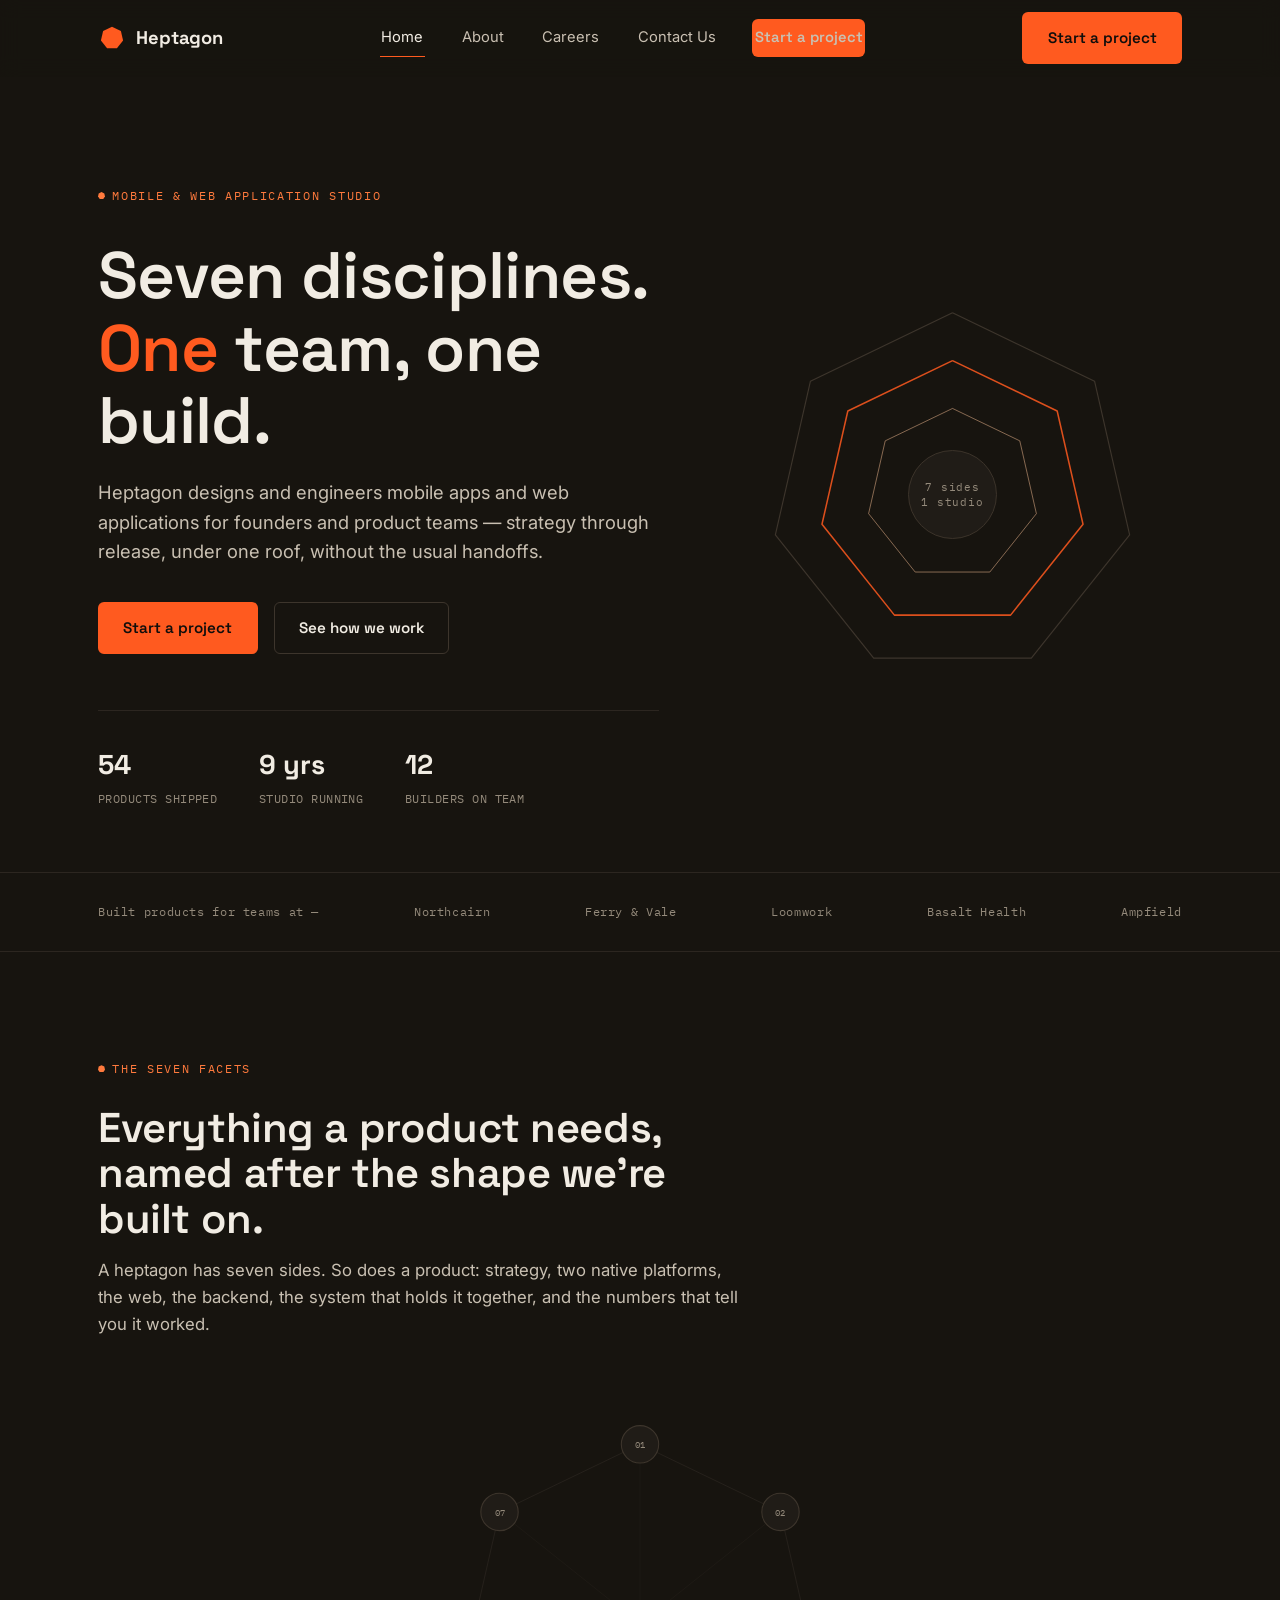
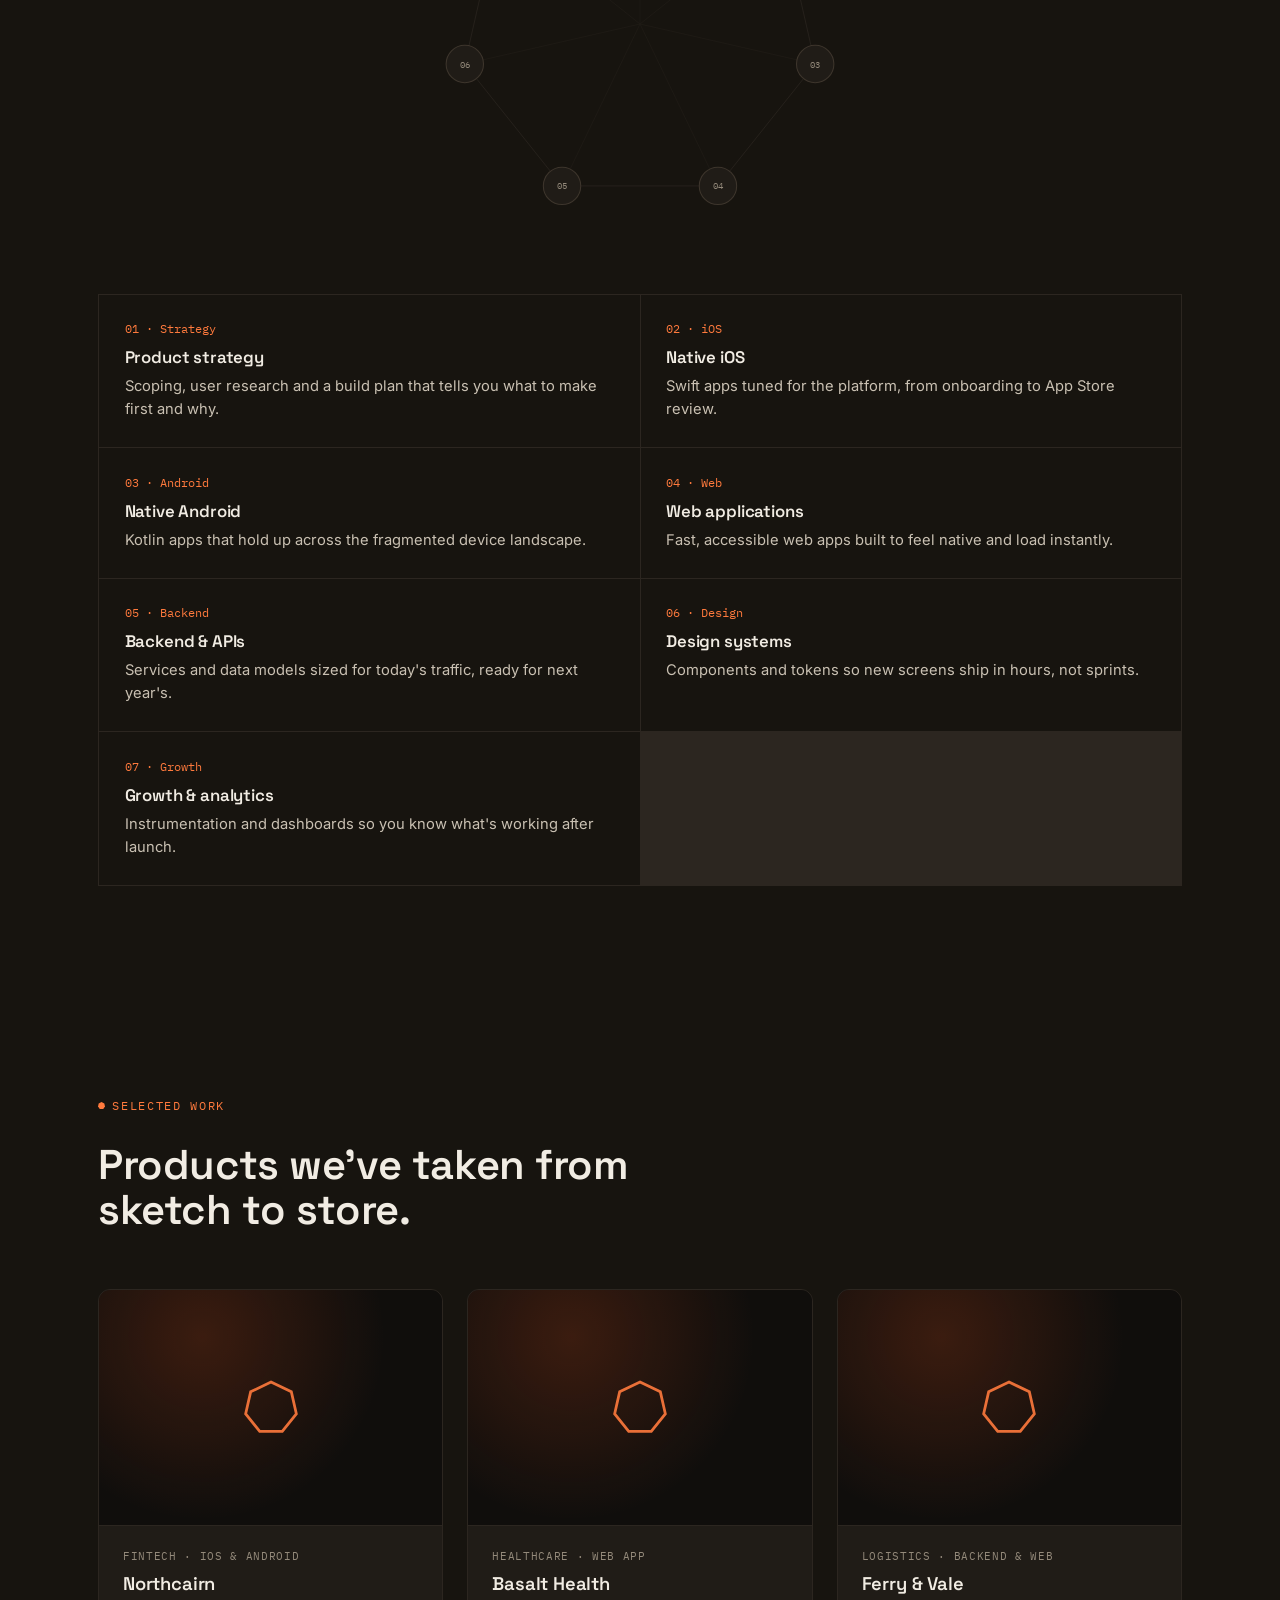
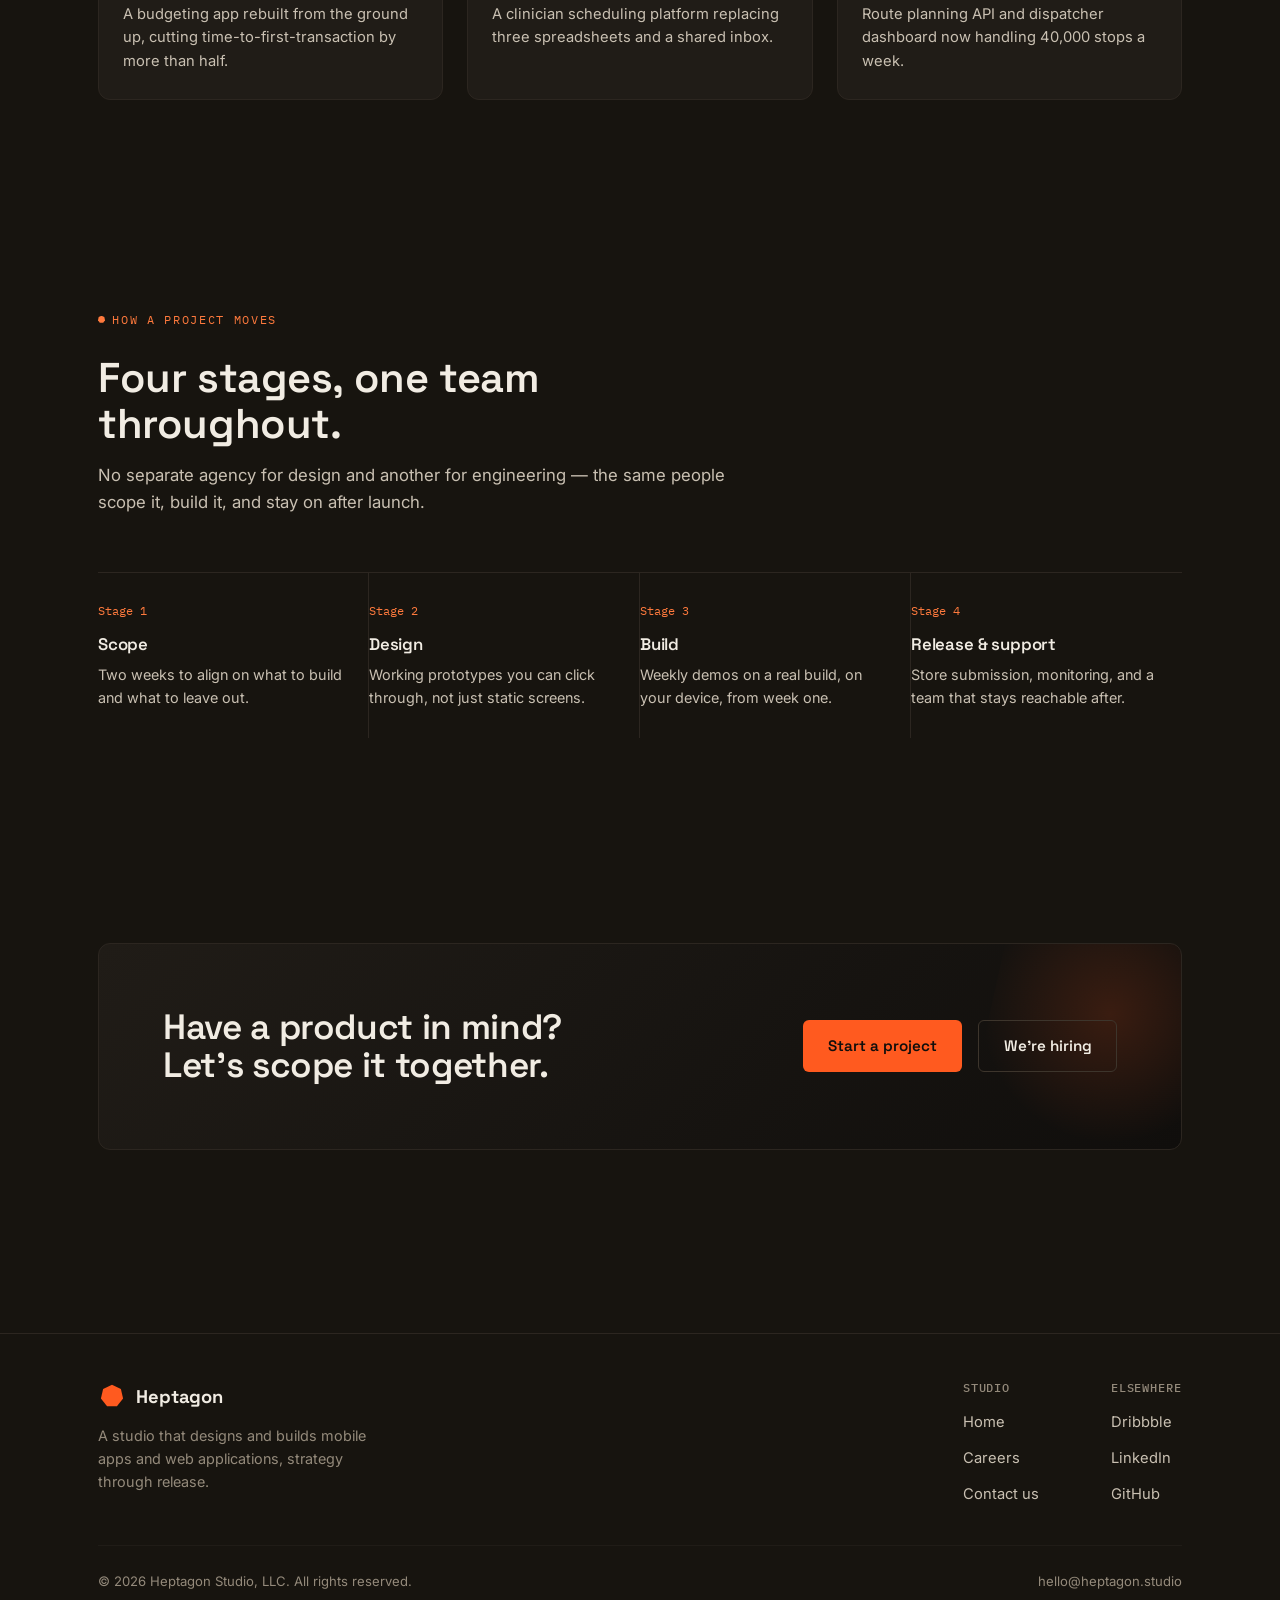
==== commit 9a2cff35: "Add About page and update navigation" ====
--- a/index.html
+++ b/index.html
@@ -1,317 +1,498 @@
-<!DOCTYPE html>
+<!doctype html>
 <html lang="en">
-<head>
-<meta charset="UTF-8">
-<meta name="viewport" content="width=device-width, initial-scale=1.0">
-<title>Heptagon — Mobile app & web application studio</title>
-<meta name="description" content="Heptagon is a studio that designs and builds mobile apps and web applications for founders and product teams, end to end.">
-<link rel="icon" href="data:image/svg+xml,%3Csvg xmlns='http://www.w3.org/2000/svg' viewBox='0 0 32 32'%3E%3Cpath fill='%23FF5A1F' d='M16 3 26.16 7.89 28.67 18.89 21.64 27.71 10.36 27.71 3.33 18.89 5.84 7.89Z'/%3E%3C/svg%3E">
-<link rel="stylesheet" href="styles.css">
-</head>
-<body>
-
-<header class="site-header">
-  <div class="wrap nav">
-    <a href="index.html" class="brand">
-      <svg viewBox="0 0 32 32" aria-hidden="true"><path class="mark-fill" d="M16 3 26.16 7.89 28.67 18.89 21.64 27.71 10.36 27.71 3.33 18.89 5.84 7.89Z"/></svg>
-      Heptagon
-    </a>
-    <nav class="nav-links" id="nav-links">
-      <a href="index.html" aria-current="page">Home</a>
-      <a href="careers.html">Careers</a>
-      <a href="contact.html">Contact Us</a>
-      <a href="contact.html" class="btn btn-primary">Start a project</a>
-    </nav>
-    <div class="nav-actions">
-      <a href="contact.html" class="btn btn-primary">Start a project</a>
-      <button class="nav-toggle" aria-label="Toggle menu" aria-expanded="false" aria-controls="nav-links">
-        <svg class="icon-open" viewBox="0 0 18 18" fill="none" stroke="currentColor" stroke-width="1.6"><path d="M1 4.5h16M1 9h16M1 13.5h16"/></svg>
-        <svg class="icon-close" viewBox="0 0 18 18" fill="none" stroke="currentColor" stroke-width="1.6"><path d="M2 2l14 14M16 2L2 16"/></svg>
-      </button>
-    </div>
-  </div>
-</header>
-
-<main>
-
-  <!-- ============ HERO ============ -->
-  <section class="hero">
-    <div class="wrap hero-grid">
-      <div class="hero-copy">
-        <span class="eyebrow">Mobile & web application studio</span>
-        <h1>Seven disciplines. <em>One</em> team, one build.</h1>
-        <p class="lede">Heptagon designs and engineers mobile apps and web applications for founders and product teams — strategy through release, under one roof, without the usual handoffs.</p>
-        <div class="hero-actions">
-          <a href="contact.html" class="btn btn-primary">Start a project</a>
-          <a href="#facets" class="btn btn-ghost">See how we work</a>
-        </div>
-        <div class="hero-stats">
-          <div class="stat">
-            <div class="stat-num">54</div>
-            <div class="stat-label">PRODUCTS SHIPPED</div>
-          </div>
-          <div class="stat">
-            <div class="stat-num">9 yrs</div>
-            <div class="stat-label">STUDIO RUNNING</div>
-          </div>
-          <div class="stat">
-            <div class="stat-num">12</div>
-            <div class="stat-label">BUILDERS ON TEAM</div>
-          </div>
-        </div>
-      </div>
-
-      <div class="hero-mark" aria-hidden="true">
-        <svg viewBox="0 0 480 480">
-          <g class="spin-slow">
-            <path class="hept-outer" d="M 240.0 50.0 L 388.55 121.54 L 425.24 282.28 L 322.44 411.18 L 157.56 411.18 L 54.76 282.28 L 91.45 121.54 Z"/>
-          </g>
-          <g class="spin-slow-rev">
-            <path class="hept-mid" d="M 240.0 100.0 L 349.46 152.71 L 376.49 271.15 L 300.74 366.14 L 179.26 366.14 L 103.51 271.15 L 130.54 152.71 Z"/>
-          </g>
-          <path class="hept-inner" d="M 240.0 150.0 L 310.36 183.89 L 327.74 260.03 L 279.05 321.09 L 200.95 321.09 L 152.26 260.03 L 169.64 183.89 Z"/>
-          <circle class="core-fill" cx="240" cy="240" r="46"/>
-          <circle cx="240" cy="240" r="46" fill="none" stroke="#3D352C" stroke-width="1"/>
-          <text class="core-label" x="240" y="236" text-anchor="middle">7 sides</text>
-          <text class="core-label" x="240" y="252" text-anchor="middle">1 studio</text>
-        </svg>
-      </div>
-    </div>
-  </section>
-
-  <!-- ============ LOGO STRIP ============ -->
-  <section class="logo-strip reveal">
-    <div class="wrap">
-      <span>Built products for teams at —</span>
-      <span>Northcairn</span>
-      <span>Ferry & Vale</span>
-      <span>Loomwork</span>
-      <span>Basalt Health</span>
-      <span>Ampfield</span>
-    </div>
-  </section>
-
-  <!-- ============ FACETS ============ -->
-  <section class="section facets-section" id="facets">
-    <div class="wrap">
-      <div class="section-head reveal">
-        <span class="eyebrow">The seven facets</span>
-        <h2>Everything a product needs, named after the shape we're built on.</h2>
-        <p>A heptagon has seven sides. So does a product: strategy, two native platforms, the web, the backend, the system that holds it together, and the numbers that tell you it worked.</p>
-      </div>
-
-      <div class="facets reveal">
-        <div class="facets-diagram">
-          <svg viewBox="0 0 640 640">
-            <path class="facets-outline" d="M 320 70 L 515.46 164.13 L 563.73 375.63 L 428.47 545.24 L 211.53 545.24 L 76.27 375.63 L 124.54 164.13 Z"/>
-            <line class="facets-spokes" x1="320" y1="320" x2="320" y2="70"/>
-            <line class="facets-spokes" x1="320" y1="320" x2="515.46" y2="164.13"/>
-            <line class="facets-spokes" x1="320" y1="320" x2="563.73" y2="375.63"/>
-            <line class="facets-spokes" x1="320" y1="320" x2="428.47" y2="545.24"/>
-            <line class="facets-spokes" x1="320" y1="320" x2="211.53" y2="545.24"/>
-            <line class="facets-spokes" x1="320" y1="320" x2="76.27" y2="375.63"/>
-            <line class="facets-spokes" x1="320" y1="320" x2="124.54" y2="164.13"/>
-
-            <g class="facet-vertex" data-facet="strategy" tabindex="0">
-              <circle cx="320" cy="70" r="26"/>
-              <text x="320" y="75" text-anchor="middle">01</text>
-            </g>
-            <g class="facet-vertex" data-facet="ios" tabindex="0">
-              <circle cx="515.46" cy="164.13" r="26"/>
-              <text x="515.46" y="169.13" text-anchor="middle">02</text>
-            </g>
-            <g class="facet-vertex" data-facet="android" tabindex="0">
-              <circle cx="563.73" cy="375.63" r="26"/>
-              <text x="563.73" y="380.63" text-anchor="middle">03</text>
-            </g>
-            <g class="facet-vertex" data-facet="web" tabindex="0">
-              <circle cx="428.47" cy="545.24" r="26"/>
-              <text x="428.47" y="550.24" text-anchor="middle">04</text>
-            </g>
-            <g class="facet-vertex" data-facet="backend" tabindex="0">
-              <circle cx="211.53" cy="545.24" r="26"/>
-              <text x="211.53" y="550.24" text-anchor="middle">05</text>
-            </g>
-            <g class="facet-vertex" data-facet="design" tabindex="0">
-              <circle cx="76.27" cy="375.63" r="26"/>
-              <text x="76.27" y="380.63" text-anchor="middle">06</text>
-            </g>
-            <g class="facet-vertex" data-facet="growth" tabindex="0">
-              <circle cx="124.54" cy="164.13" r="26"/>
-              <text x="124.54" y="169.13" text-anchor="middle">07</text>
-            </g>
+  <head>
+    <meta charset="UTF-8" />
+    <meta name="viewport" content="width=device-width, initial-scale=1.0" />
+    <title>Heptagon — Mobile app & web application studio</title>
+    <meta
+      name="description"
+      content="Heptagon is a studio that designs and builds mobile apps and web applications for founders and product teams, end to end."
+    />
+    <link
+      rel="icon"
+      href="data:image/svg+xml,%3Csvg xmlns='http://www.w3.org/2000/svg' viewBox='0 0 32 32'%3E%3Cpath fill='%23FF5A1F' d='M16 3 26.16 7.89 28.67 18.89 21.64 27.71 10.36 27.71 3.33 18.89 5.84 7.89Z'/%3E%3C/svg%3E"
+    />
+    <link rel="stylesheet" href="styles.css" />
+  </head>
+  <body>
+    <header class="site-header">
+      <div class="wrap nav">
+        <a href="index.html" class="brand">
+          <svg viewBox="0 0 32 32" aria-hidden="true">
+            <path
+              class="mark-fill"
+              d="M16 3 26.16 7.89 28.67 18.89 21.64 27.71 10.36 27.71 3.33 18.89 5.84 7.89Z"
+            />
           </svg>
-        </div>
-
-        <div class="facet-list">
-          <div class="facet-card" data-facet="strategy">
-            <div class="facet-index">01 · Strategy</div>
-            <h3>Product strategy</h3>
-            <p>Scoping, user research and a build plan that tells you what to make first and why.</p>
-          </div>
-          <div class="facet-card" data-facet="ios">
-            <div class="facet-index">02 · iOS</div>
-            <h3>Native iOS</h3>
-            <p>Swift apps tuned for the platform, from onboarding to App Store review.</p>
-          </div>
-          <div class="facet-card" data-facet="android">
-            <div class="facet-index">03 · Android</div>
-            <h3>Native Android</h3>
-            <p>Kotlin apps that hold up across the fragmented device landscape.</p>
-          </div>
-          <div class="facet-card" data-facet="web">
-            <div class="facet-index">04 · Web</div>
-            <h3>Web applications</h3>
-            <p>Fast, accessible web apps built to feel native and load instantly.</p>
-          </div>
-          <div class="facet-card" data-facet="backend">
-            <div class="facet-index">05 · Backend</div>
-            <h3>Backend & APIs</h3>
-            <p>Services and data models sized for today's traffic, ready for next year's.</p>
-          </div>
-          <div class="facet-card" data-facet="design">
-            <div class="facet-index">06 · Design</div>
-            <h3>Design systems</h3>
-            <p>Components and tokens so new screens ship in hours, not sprints.</p>
-          </div>
-          <div class="facet-card" data-facet="growth">
-            <div class="facet-index">07 · Growth</div>
-            <h3>Growth & analytics</h3>
-            <p>Instrumentation and dashboards so you know what's working after launch.</p>
-          </div>
-        </div>
-      </div>
-    </div>
-  </section>
-
-  <!-- ============ WORK ============ -->
-  <section class="section work-section">
-    <div class="wrap">
-      <div class="section-head reveal">
-        <span class="eyebrow">Selected work</span>
-        <h2>Products we've taken from sketch to store.</h2>
-      </div>
-      <div class="work-grid reveal">
-        <article class="work-card">
-          <div class="work-card-top">
-            <svg viewBox="0 0 32 32" fill="none" stroke="#FF7A3D" stroke-width="1.4"><path d="M16 3 26.16 7.89 28.67 18.89 21.64 27.71 10.36 27.71 3.33 18.89 5.84 7.89Z"/></svg>
-          </div>
-          <div class="work-card-body">
-            <div class="tag">Fintech · iOS & Android</div>
-            <h3>Northcairn</h3>
-            <p>A budgeting app rebuilt from the ground up, cutting time-to-first-transaction by more than half.</p>
-          </div>
-        </article>
-        <article class="work-card">
-          <div class="work-card-top">
-            <svg viewBox="0 0 32 32" fill="none" stroke="#FF7A3D" stroke-width="1.4"><path d="M16 3 26.16 7.89 28.67 18.89 21.64 27.71 10.36 27.71 3.33 18.89 5.84 7.89Z"/></svg>
-          </div>
-          <div class="work-card-body">
-            <div class="tag">Healthcare · Web app</div>
-            <h3>Basalt Health</h3>
-            <p>A clinician scheduling platform replacing three spreadsheets and a shared inbox.</p>
-          </div>
-        </article>
-        <article class="work-card">
-          <div class="work-card-top">
-            <svg viewBox="0 0 32 32" fill="none" stroke="#FF7A3D" stroke-width="1.4"><path d="M16 3 26.16 7.89 28.67 18.89 21.64 27.71 10.36 27.71 3.33 18.89 5.84 7.89Z"/></svg>
-          </div>
-          <div class="work-card-body">
-            <div class="tag">Logistics · Backend & web</div>
-            <h3>Ferry & Vale</h3>
-            <p>Route planning API and dispatcher dashboard now handling 40,000 stops a week.</p>
-          </div>
-        </article>
-      </div>
-    </div>
-  </section>
-
-  <!-- ============ PROCESS ============ -->
-  <section class="section process-section">
-    <div class="wrap">
-      <div class="section-head reveal">
-        <span class="eyebrow">How a project moves</span>
-        <h2>Four stages, one team throughout.</h2>
-        <p>No separate agency for design and another for engineering — the same people scope it, build it, and stay on after launch.</p>
-      </div>
-      <div class="process-row reveal">
-        <div class="process-step">
-          <div class="step-mark">Stage 1</div>
-          <h3>Scope</h3>
-          <p>Two weeks to align on what to build and what to leave out.</p>
-        </div>
-        <div class="process-step">
-          <div class="step-mark">Stage 2</div>
-          <h3>Design</h3>
-          <p>Working prototypes you can click through, not just static screens.</p>
-        </div>
-        <div class="process-step">
-          <div class="step-mark">Stage 3</div>
-          <h3>Build</h3>
-          <p>Weekly demos on a real build, on your device, from week one.</p>
-        </div>
-        <div class="process-step">
-          <div class="step-mark">Stage 4</div>
-          <h3>Release & support</h3>
-          <p>Store submission, monitoring, and a team that stays reachable after.</p>
-        </div>
-      </div>
-    </div>
-  </section>
-
-  <!-- ============ CTA ============ -->
-  <section class="section cta-section">
-    <div class="wrap">
-      <div class="cta-banner reveal">
-        <h2>Have a product in mind? Let's scope it together.</h2>
-        <div class="cta-banner-actions">
-          <a href="contact.html" class="btn btn-primary">Start a project</a>
-          <a href="careers.html" class="btn btn-ghost">We're hiring</a>
-        </div>
-      </div>
-    </div>
-  </section>
-
-</main>
-
-<footer class="site-footer">
-  <div class="wrap">
-    <div class="footer-top">
-      <div class="footer-brand">
-        <a href="index.html" class="brand">
-          <svg viewBox="0 0 32 32" aria-hidden="true"><path class="mark-fill" d="M16 3 26.16 7.89 28.67 18.89 21.64 27.71 10.36 27.71 3.33 18.89 5.84 7.89Z"/></svg>
           Heptagon
         </a>
-        <p>A studio that designs and builds mobile apps and web applications, strategy through release.</p>
+        <nav class="nav-links" id="nav-links">
+          <a href="index.html" aria-current="page">Home</a>
+          <a href="about.html">About</a>
+          <a href="careers.html">Careers</a>
+          <a href="contact.html">Contact Us</a>
+          <a href="contact.html" class="btn btn-primary">Start a project</a>
+        </nav>
+        <div class="nav-actions">
+          <a href="contact.html" class="btn btn-primary">Start a project</a>
+          <button
+            class="nav-toggle"
+            aria-label="Toggle menu"
+            aria-expanded="false"
+            aria-controls="nav-links"
+          >
+            <svg
+              class="icon-open"
+              viewBox="0 0 18 18"
+              fill="none"
+              stroke="currentColor"
+              stroke-width="1.6"
+            >
+              <path d="M1 4.5h16M1 9h16M1 13.5h16" />
+            </svg>
+            <svg
+              class="icon-close"
+              viewBox="0 0 18 18"
+              fill="none"
+              stroke="currentColor"
+              stroke-width="1.6"
+            >
+              <path d="M2 2l14 14M16 2L2 16" />
+            </svg>
+          </button>
+        </div>
       </div>
-      <div class="footer-cols">
-        <div class="footer-col">
-          <h4>Studio</h4>
-          <ul>
-            <li><a href="index.html">Home</a></li>
-            <li><a href="careers.html">Careers</a></li>
-            <li><a href="contact.html">Contact us</a></li>
-          </ul>
-        </div>
-        <div class="footer-col">
-          <h4>Elsewhere</h4>
-          <ul>
-            <li><a href="#">Dribbble</a></li>
-            <li><a href="#">LinkedIn</a></li>
-            <li><a href="#">GitHub</a></li>
-          </ul>
+    </header>
+
+    <main>
+      <!-- ============ HERO ============ -->
+      <section class="hero">
+        <div class="wrap hero-grid">
+          <div class="hero-copy">
+            <span class="eyebrow">Mobile & web application studio</span>
+            <h1>Seven disciplines. <em>One</em> team, one build.</h1>
+            <p class="lede">
+              Heptagon designs and engineers mobile apps and web applications
+              for founders and product teams — strategy through release, under
+              one roof, without the usual handoffs.
+            </p>
+            <div class="hero-actions">
+              <a href="contact.html" class="btn btn-primary">Start a project</a>
+              <a href="#facets" class="btn btn-ghost">See how we work</a>
+            </div>
+            <div class="hero-stats">
+              <div class="stat">
+                <div class="stat-num">54</div>
+                <div class="stat-label">PRODUCTS SHIPPED</div>
+              </div>
+              <div class="stat">
+                <div class="stat-num">9 yrs</div>
+                <div class="stat-label">STUDIO RUNNING</div>
+              </div>
+              <div class="stat">
+                <div class="stat-num">12</div>
+                <div class="stat-label">BUILDERS ON TEAM</div>
+              </div>
+            </div>
+          </div>
+
+          <div class="hero-mark" aria-hidden="true">
+            <svg viewBox="0 0 480 480">
+              <g class="spin-slow">
+                <path
+                  class="hept-outer"
+                  d="M 240.0 50.0 L 388.55 121.54 L 425.24 282.28 L 322.44 411.18 L 157.56 411.18 L 54.76 282.28 L 91.45 121.54 Z"
+                />
+              </g>
+              <g class="spin-slow-rev">
+                <path
+                  class="hept-mid"
+                  d="M 240.0 100.0 L 349.46 152.71 L 376.49 271.15 L 300.74 366.14 L 179.26 366.14 L 103.51 271.15 L 130.54 152.71 Z"
+                />
+              </g>
+              <path
+                class="hept-inner"
+                d="M 240.0 150.0 L 310.36 183.89 L 327.74 260.03 L 279.05 321.09 L 200.95 321.09 L 152.26 260.03 L 169.64 183.89 Z"
+              />
+              <circle class="core-fill" cx="240" cy="240" r="46" />
+              <circle
+                cx="240"
+                cy="240"
+                r="46"
+                fill="none"
+                stroke="#3D352C"
+                stroke-width="1"
+              />
+              <text class="core-label" x="240" y="236" text-anchor="middle">
+                7 sides
+              </text>
+              <text class="core-label" x="240" y="252" text-anchor="middle">
+                1 studio
+              </text>
+            </svg>
+          </div>
+        </div>
+      </section>
+
+      <!-- ============ LOGO STRIP ============ -->
+      <section class="logo-strip reveal">
+        <div class="wrap">
+          <span>Built products for teams at —</span>
+          <span>Northcairn</span>
+          <span>Ferry & Vale</span>
+          <span>Loomwork</span>
+          <span>Basalt Health</span>
+          <span>Ampfield</span>
+        </div>
+      </section>
+
+      <!-- ============ FACETS ============ -->
+      <section class="section facets-section" id="facets">
+        <div class="wrap">
+          <div class="section-head reveal">
+            <span class="eyebrow">The seven facets</span>
+            <h2>
+              Everything a product needs, named after the shape we're built on.
+            </h2>
+            <p>
+              A heptagon has seven sides. So does a product: strategy, two
+              native platforms, the web, the backend, the system that holds it
+              together, and the numbers that tell you it worked.
+            </p>
+          </div>
+
+          <div class="facets reveal">
+            <div class="facets-diagram">
+              <svg viewBox="0 0 640 640">
+                <path
+                  class="facets-outline"
+                  d="M 320 70 L 515.46 164.13 L 563.73 375.63 L 428.47 545.24 L 211.53 545.24 L 76.27 375.63 L 124.54 164.13 Z"
+                />
+                <line
+                  class="facets-spokes"
+                  x1="320"
+                  y1="320"
+                  x2="320"
+                  y2="70"
+                />
+                <line
+                  class="facets-spokes"
+                  x1="320"
+                  y1="320"
+                  x2="515.46"
+                  y2="164.13"
+                />
+                <line
+                  class="facets-spokes"
+                  x1="320"
+                  y1="320"
+                  x2="563.73"
+                  y2="375.63"
+                />
+                <line
+                  class="facets-spokes"
+                  x1="320"
+                  y1="320"
+                  x2="428.47"
+                  y2="545.24"
+                />
+                <line
+                  class="facets-spokes"
+                  x1="320"
+                  y1="320"
+                  x2="211.53"
+                  y2="545.24"
+                />
+                <line
+                  class="facets-spokes"
+                  x1="320"
+                  y1="320"
+                  x2="76.27"
+                  y2="375.63"
+                />
+                <line
+                  class="facets-spokes"
+                  x1="320"
+                  y1="320"
+                  x2="124.54"
+                  y2="164.13"
+                />
+
+                <g class="facet-vertex" data-facet="strategy" tabindex="0">
+                  <circle cx="320" cy="70" r="26" />
+                  <text x="320" y="75" text-anchor="middle">01</text>
+                </g>
+                <g class="facet-vertex" data-facet="ios" tabindex="0">
+                  <circle cx="515.46" cy="164.13" r="26" />
+                  <text x="515.46" y="169.13" text-anchor="middle">02</text>
+                </g>
+                <g class="facet-vertex" data-facet="android" tabindex="0">
+                  <circle cx="563.73" cy="375.63" r="26" />
+                  <text x="563.73" y="380.63" text-anchor="middle">03</text>
+                </g>
+                <g class="facet-vertex" data-facet="web" tabindex="0">
+                  <circle cx="428.47" cy="545.24" r="26" />
+                  <text x="428.47" y="550.24" text-anchor="middle">04</text>
+                </g>
+                <g class="facet-vertex" data-facet="backend" tabindex="0">
+                  <circle cx="211.53" cy="545.24" r="26" />
+                  <text x="211.53" y="550.24" text-anchor="middle">05</text>
+                </g>
+                <g class="facet-vertex" data-facet="design" tabindex="0">
+                  <circle cx="76.27" cy="375.63" r="26" />
+                  <text x="76.27" y="380.63" text-anchor="middle">06</text>
+                </g>
+                <g class="facet-vertex" data-facet="growth" tabindex="0">
+                  <circle cx="124.54" cy="164.13" r="26" />
+                  <text x="124.54" y="169.13" text-anchor="middle">07</text>
+                </g>
+              </svg>
+            </div>
+
+            <div class="facet-list">
+              <div class="facet-card" data-facet="strategy">
+                <div class="facet-index">01 · Strategy</div>
+                <h3>Product strategy</h3>
+                <p>
+                  Scoping, user research and a build plan that tells you what to
+                  make first and why.
+                </p>
+              </div>
+              <div class="facet-card" data-facet="ios">
+                <div class="facet-index">02 · iOS</div>
+                <h3>Native iOS</h3>
+                <p>
+                  Swift apps tuned for the platform, from onboarding to App
+                  Store review.
+                </p>
+              </div>
+              <div class="facet-card" data-facet="android">
+                <div class="facet-index">03 · Android</div>
+                <h3>Native Android</h3>
+                <p>
+                  Kotlin apps that hold up across the fragmented device
+                  landscape.
+                </p>
+              </div>
+              <div class="facet-card" data-facet="web">
+                <div class="facet-index">04 · Web</div>
+                <h3>Web applications</h3>
+                <p>
+                  Fast, accessible web apps built to feel native and load
+                  instantly.
+                </p>
+              </div>
+              <div class="facet-card" data-facet="backend">
+                <div class="facet-index">05 · Backend</div>
+                <h3>Backend & APIs</h3>
+                <p>
+                  Services and data models sized for today's traffic, ready for
+                  next year's.
+                </p>
+              </div>
+              <div class="facet-card" data-facet="design">
+                <div class="facet-index">06 · Design</div>
+                <h3>Design systems</h3>
+                <p>
+                  Components and tokens so new screens ship in hours, not
+                  sprints.
+                </p>
+              </div>
+              <div class="facet-card" data-facet="growth">
+                <div class="facet-index">07 · Growth</div>
+                <h3>Growth & analytics</h3>
+                <p>
+                  Instrumentation and dashboards so you know what's working
+                  after launch.
+                </p>
+              </div>
+            </div>
+          </div>
+        </div>
+      </section>
+
+      <!-- ============ WORK ============ -->
+      <section class="section work-section">
+        <div class="wrap">
+          <div class="section-head reveal">
+            <span class="eyebrow">Selected work</span>
+            <h2>Products we've taken from sketch to store.</h2>
+          </div>
+          <div class="work-grid reveal">
+            <article class="work-card">
+              <div class="work-card-top">
+                <svg
+                  viewBox="0 0 32 32"
+                  fill="none"
+                  stroke="#FF7A3D"
+                  stroke-width="1.4"
+                >
+                  <path
+                    d="M16 3 26.16 7.89 28.67 18.89 21.64 27.71 10.36 27.71 3.33 18.89 5.84 7.89Z"
+                  />
+                </svg>
+              </div>
+              <div class="work-card-body">
+                <div class="tag">Fintech · iOS & Android</div>
+                <h3>Northcairn</h3>
+                <p>
+                  A budgeting app rebuilt from the ground up, cutting
+                  time-to-first-transaction by more than half.
+                </p>
+              </div>
+            </article>
+            <article class="work-card">
+              <div class="work-card-top">
+                <svg
+                  viewBox="0 0 32 32"
+                  fill="none"
+                  stroke="#FF7A3D"
+                  stroke-width="1.4"
+                >
+                  <path
+                    d="M16 3 26.16 7.89 28.67 18.89 21.64 27.71 10.36 27.71 3.33 18.89 5.84 7.89Z"
+                  />
+                </svg>
+              </div>
+              <div class="work-card-body">
+                <div class="tag">Healthcare · Web app</div>
+                <h3>Basalt Health</h3>
+                <p>
+                  A clinician scheduling platform replacing three spreadsheets
+                  and a shared inbox.
+                </p>
+              </div>
+            </article>
+            <article class="work-card">
+              <div class="work-card-top">
+                <svg
+                  viewBox="0 0 32 32"
+                  fill="none"
+                  stroke="#FF7A3D"
+                  stroke-width="1.4"
+                >
+                  <path
+                    d="M16 3 26.16 7.89 28.67 18.89 21.64 27.71 10.36 27.71 3.33 18.89 5.84 7.89Z"
+                  />
+                </svg>
+              </div>
+              <div class="work-card-body">
+                <div class="tag">Logistics · Backend & web</div>
+                <h3>Ferry & Vale</h3>
+                <p>
+                  Route planning API and dispatcher dashboard now handling
+                  40,000 stops a week.
+                </p>
+              </div>
+            </article>
+          </div>
+        </div>
+      </section>
+
+      <!-- ============ PROCESS ============ -->
+      <section class="section process-section">
+        <div class="wrap">
+          <div class="section-head reveal">
+            <span class="eyebrow">How a project moves</span>
+            <h2>Four stages, one team throughout.</h2>
+            <p>
+              No separate agency for design and another for engineering — the
+              same people scope it, build it, and stay on after launch.
+            </p>
+          </div>
+          <div class="process-row reveal">
+            <div class="process-step">
+              <div class="step-mark">Stage 1</div>
+              <h3>Scope</h3>
+              <p>Two weeks to align on what to build and what to leave out.</p>
+            </div>
+            <div class="process-step">
+              <div class="step-mark">Stage 2</div>
+              <h3>Design</h3>
+              <p>
+                Working prototypes you can click through, not just static
+                screens.
+              </p>
+            </div>
+            <div class="process-step">
+              <div class="step-mark">Stage 3</div>
+              <h3>Build</h3>
+              <p>
+                Weekly demos on a real build, on your device, from week one.
+              </p>
+            </div>
+            <div class="process-step">
+              <div class="step-mark">Stage 4</div>
+              <h3>Release & support</h3>
+              <p>
+                Store submission, monitoring, and a team that stays reachable
+                after.
+              </p>
+            </div>
+          </div>
+        </div>
+      </section>
+
+      <!-- ============ CTA ============ -->
+      <section class="section cta-section">
+        <div class="wrap">
+          <div class="cta-banner reveal">
+            <h2>Have a product in mind? Let's scope it together.</h2>
+            <div class="cta-banner-actions">
+              <a href="contact.html" class="btn btn-primary">Start a project</a>
+              <a href="careers.html" class="btn btn-ghost">We're hiring</a>
+            </div>
+          </div>
+        </div>
+      </section>
+    </main>
+
+    <footer class="site-footer">
+      <div class="wrap">
+        <div class="footer-top">
+          <div class="footer-brand">
+            <a href="index.html" class="brand">
+              <svg viewBox="0 0 32 32" aria-hidden="true">
+                <path
+                  class="mark-fill"
+                  d="M16 3 26.16 7.89 28.67 18.89 21.64 27.71 10.36 27.71 3.33 18.89 5.84 7.89Z"
+                />
+              </svg>
+              Heptagon
+            </a>
+            <p>
+              A studio that designs and builds mobile apps and web applications,
+              strategy through release.
+            </p>
+          </div>
+          <div class="footer-cols">
+            <div class="footer-col">
+              <h4>Studio</h4>
+              <ul>
+                <li><a href="index.html">Home</a></li>
+                <li><a href="careers.html">Careers</a></li>
+                <li><a href="contact.html">Contact us</a></li>
+              </ul>
+            </div>
+            <div class="footer-col">
+              <h4>Elsewhere</h4>
+              <ul>
+                <li><a href="#">Dribbble</a></li>
+                <li><a href="#">LinkedIn</a></li>
+                <li><a href="#">GitHub</a></li>
+              </ul>
+            </div>
+          </div>
+        </div>
+        <div class="footer-bottom">
+          <p>© 2026 Heptagon Studio, LLC. All rights reserved.</p>
+          <div class="footer-social">
+            <a href="mailto:hello@heptagon.studio">hello@heptagon.studio</a>
+          </div>
         </div>
       </div>
-    </div>
-    <div class="footer-bottom">
-      <p>© 2026 Heptagon Studio, LLC. All rights reserved.</p>
-      <div class="footer-social">
-        <a href="mailto:hello@heptagon.studio">hello@heptagon.studio</a>
-      </div>
-    </div>
-  </div>
-</footer>
-
-<script src="script.js"></script>
-</body>
+    </footer>
+
+    <script src="script.js"></script>
+  </body>
 </html>
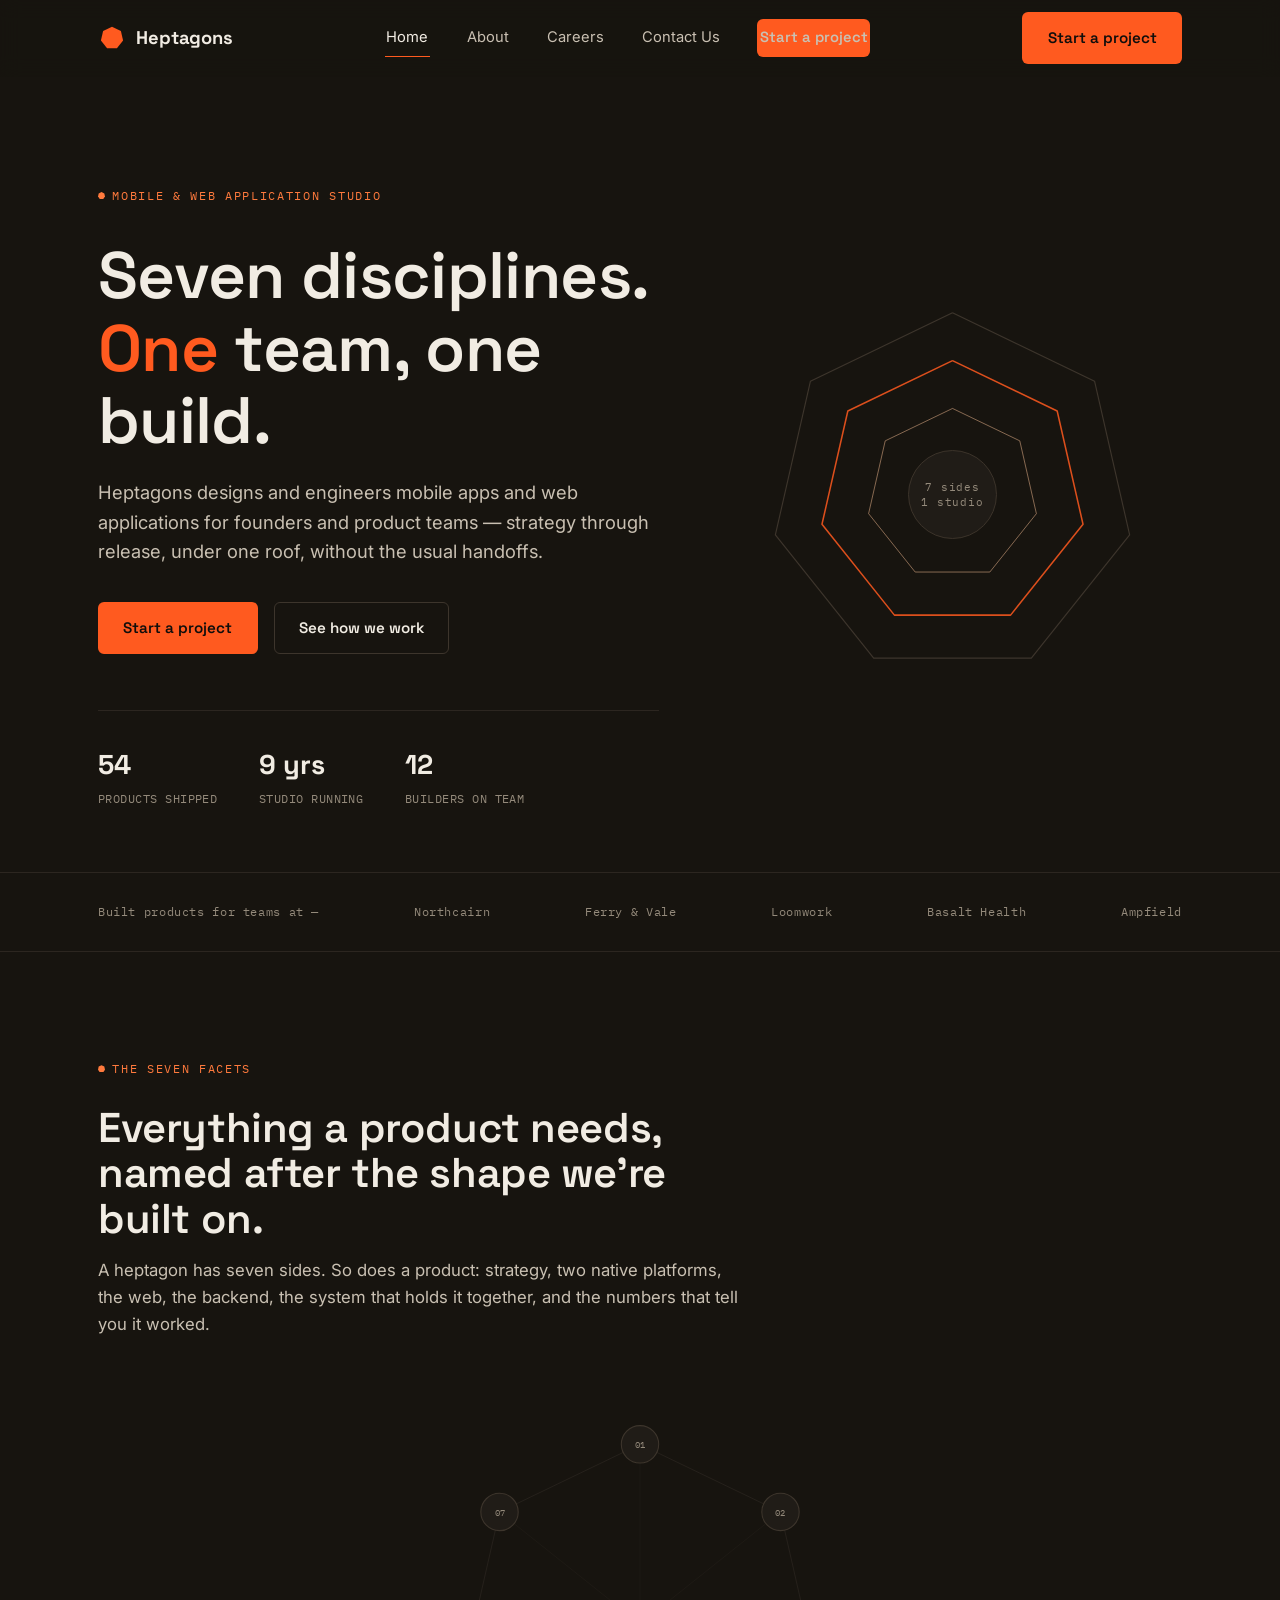
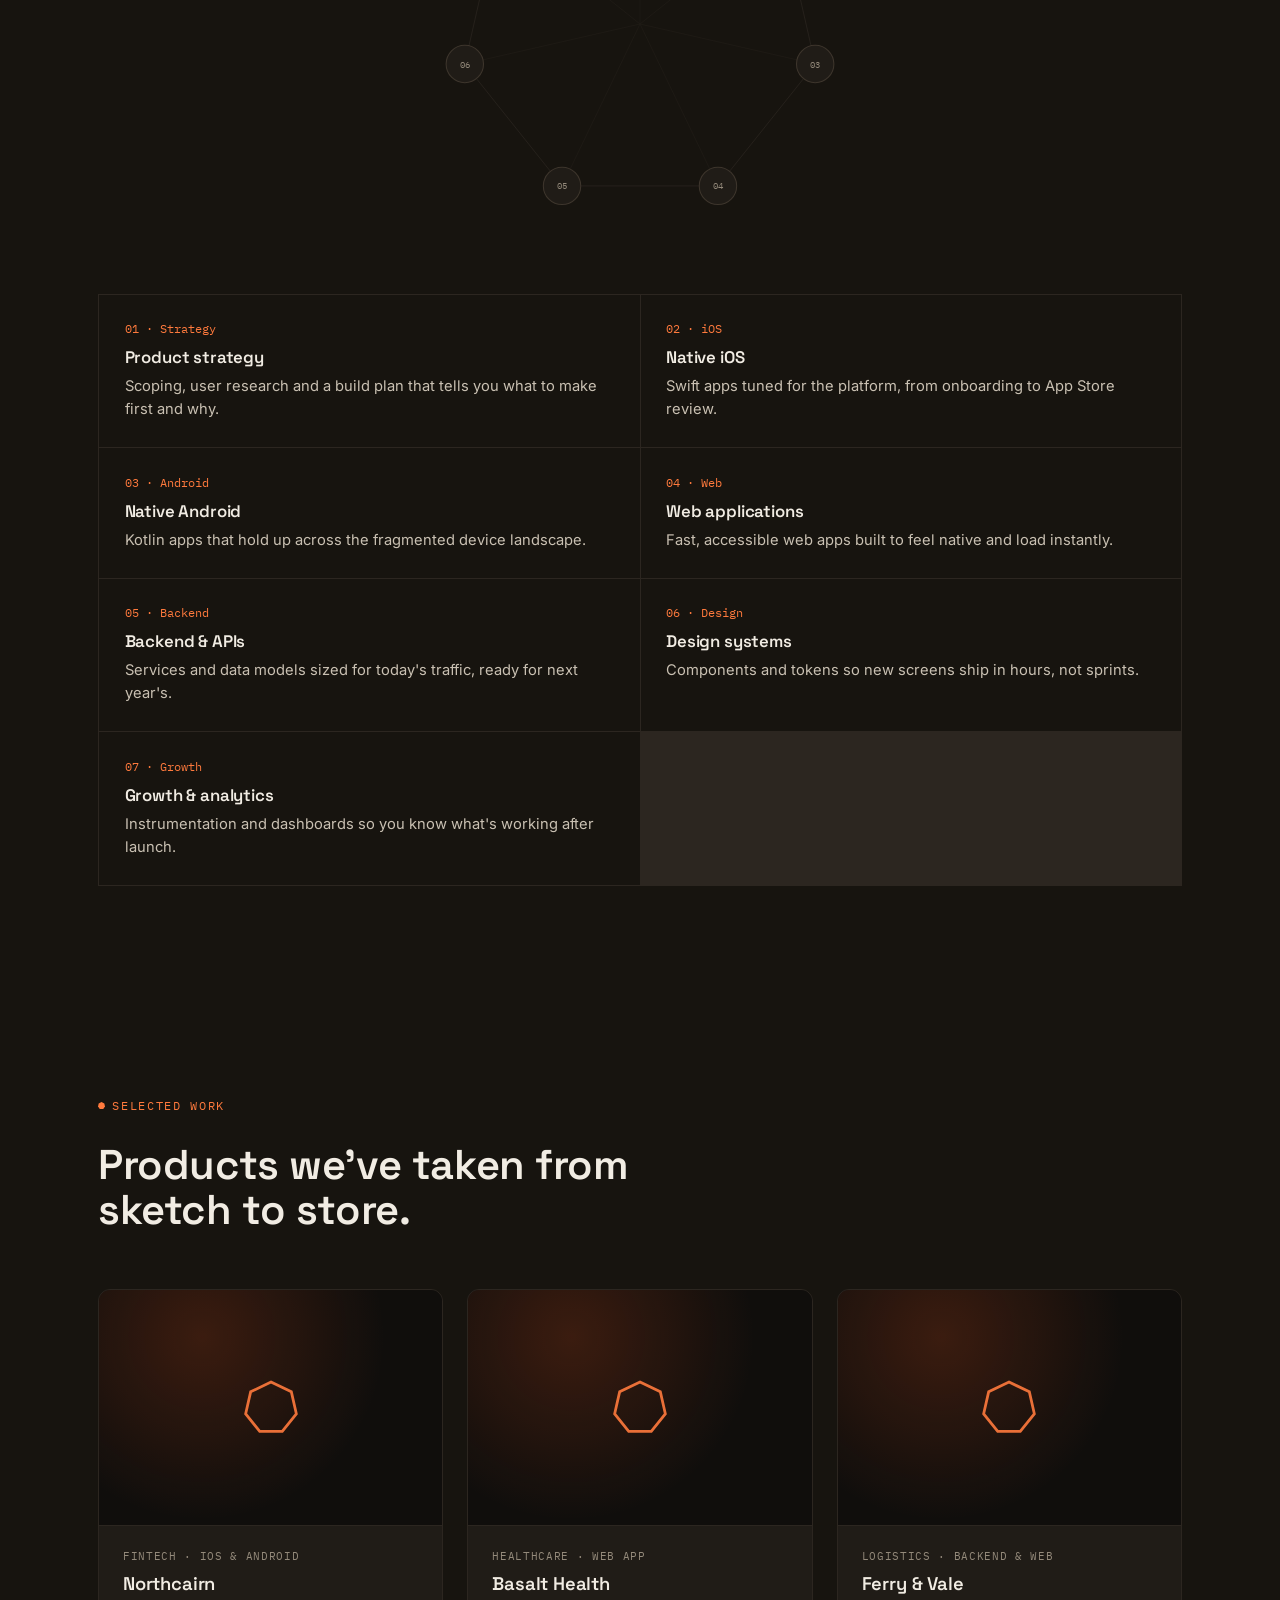
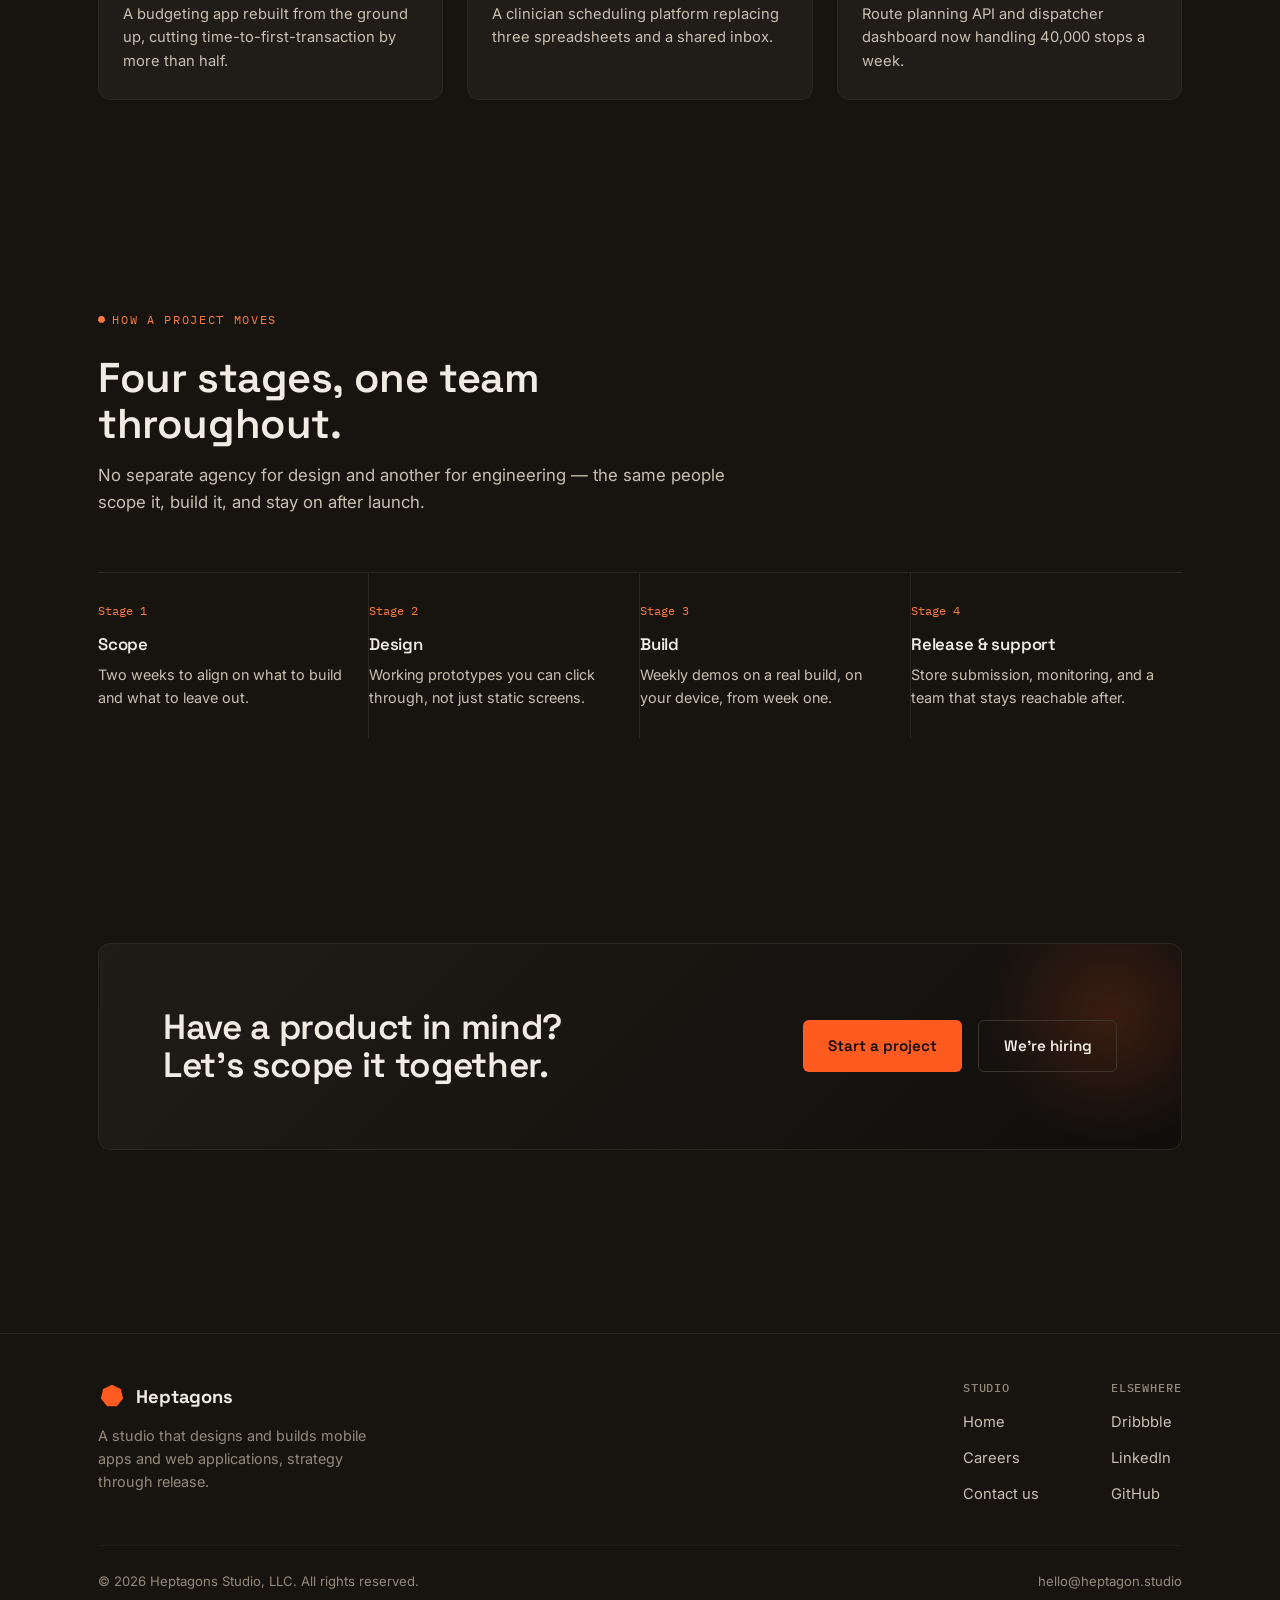
==== commit 283b9ada: "Update branding to Heptagons" ====
--- a/index.html
+++ b/index.html
@@ -3,10 +3,10 @@
   <head>
     <meta charset="UTF-8" />
     <meta name="viewport" content="width=device-width, initial-scale=1.0" />
-    <title>Heptagon — Mobile app & web application studio</title>
+    <title>Heptagons — Mobile app & web application studio</title>
     <meta
       name="description"
-      content="Heptagon is a studio that designs and builds mobile apps and web applications for founders and product teams, end to end."
+      content="Heptagons is a studio that designs and builds mobile apps and web applications for founders and product teams, end to end."
     />
     <link
       rel="icon"
@@ -24,7 +24,7 @@
               d="M16 3 26.16 7.89 28.67 18.89 21.64 27.71 10.36 27.71 3.33 18.89 5.84 7.89Z"
             />
           </svg>
-          Heptagon
+          Heptagons
         </a>
         <nav class="nav-links" id="nav-links">
           <a href="index.html" aria-current="page">Home</a>
@@ -72,7 +72,7 @@
             <span class="eyebrow">Mobile & web application studio</span>
             <h1>Seven disciplines. <em>One</em> team, one build.</h1>
             <p class="lede">
-              Heptagon designs and engineers mobile apps and web applications
+              Heptagons designs and engineers mobile apps and web applications
               for founders and product teams — strategy through release, under
               one roof, without the usual handoffs.
             </p>
@@ -458,7 +458,7 @@
                   d="M16 3 26.16 7.89 28.67 18.89 21.64 27.71 10.36 27.71 3.33 18.89 5.84 7.89Z"
                 />
               </svg>
-              Heptagon
+              Heptagons
             </a>
             <p>
               A studio that designs and builds mobile apps and web applications,
@@ -485,7 +485,7 @@
           </div>
         </div>
         <div class="footer-bottom">
-          <p>© 2026 Heptagon Studio, LLC. All rights reserved.</p>
+          <p>© 2026 Heptagons Studio, LLC. All rights reserved.</p>
           <div class="footer-social">
             <a href="mailto:hello@heptagon.studio">hello@heptagon.studio</a>
           </div>
--- a/styles.css
+++ b/styles.css
@@ -1,32 +1,32 @@
 /* ==========================================================================
-   Heptagon — Design System
+   Heptagons — Design System
    Mobile app & web application studio
    ========================================================================== */
 
-@import url('https://fonts.googleapis.com/css2?family=Space+Grotesk:wght@400;500;600;700&family=Inter:wght@400;500;600;700&family=IBM+Plex+Mono:wght@400;500&display=swap');
+@import url("https://fonts.googleapis.com/css2?family=Space+Grotesk:wght@400;500;600;700&family=Inter:wght@400;500;600;700&family=IBM+Plex+Mono:wght@400;500&display=swap");
 
 :root {
   /* ---- Color: charcoal ground, single orange signal ---- */
-  --charcoal-950: #100E0C;
-  --charcoal-900: #17140F;
-  --charcoal-800: #201C17;
-  --charcoal-700: #2C2620;
-  --charcoal-600: #3D352C;
-  --charcoal-500: #574B3D;
-
-  --ink-100: #F1ECE3;   /* primary text on dark */
-  --ink-300: #C9C0B2;   /* secondary text */
-  --ink-500: #948A7B;   /* muted / captions */
-
-  --orange-600: #E24A0E;  /* deep, for pressed/gradient bottom */
-  --orange-500: #FF5A1F;  /* primary signal */
-  --orange-400: #FF7A3D;  /* hover */
-  --orange-200: #FFC49A;  /* faint tint, glows, dividers */
+  --charcoal-950: #100e0c;
+  --charcoal-900: #17140f;
+  --charcoal-800: #201c17;
+  --charcoal-700: #2c2620;
+  --charcoal-600: #3d352c;
+  --charcoal-500: #574b3d;
+
+  --ink-100: #f1ece3; /* primary text on dark */
+  --ink-300: #c9c0b2; /* secondary text */
+  --ink-500: #948a7b; /* muted / captions */
+
+  --orange-600: #e24a0e; /* deep, for pressed/gradient bottom */
+  --orange-500: #ff5a1f; /* primary signal */
+  --orange-400: #ff7a3d; /* hover */
+  --orange-200: #ffc49a; /* faint tint, glows, dividers */
 
   /* ---- Type ---- */
-  --font-display: 'Space Grotesk', system-ui, sans-serif;
-  --font-body: 'Inter', system-ui, sans-serif;
-  --font-mono: 'IBM Plex Mono', ui-monospace, monospace;
+  --font-display: "Space Grotesk", system-ui, sans-serif;
+  --font-body: "Inter", system-ui, sans-serif;
+  --font-mono: "IBM Plex Mono", ui-monospace, monospace;
 
   /* ---- Layout ---- */
   --max-width: 1180px;
@@ -38,11 +38,21 @@
 }
 
 /* ---- Reset ---- */
-*, *::before, *::after { box-sizing: border-box; }
-html { scroll-behavior: smooth; }
+*,
+*::before,
+*::after {
+  box-sizing: border-box;
+}
+html {
+  scroll-behavior: smooth;
+}
 @media (prefers-reduced-motion: reduce) {
-  html { scroll-behavior: auto; }
-  *, *::before, *::after {
+  html {
+    scroll-behavior: auto;
+  }
+  *,
+  *::before,
+  *::after {
     animation-duration: 0.001ms !important;
     animation-iteration-count: 1 !important;
     transition-duration: 0.001ms !important;
@@ -60,11 +70,21 @@
   -webkit-font-smoothing: antialiased;
 }
 
-img, svg { display: block; max-width: 100%; }
-
-a { color: inherit; text-decoration: none; }
-
-h1, h2, h3, h4 {
+img,
+svg {
+  display: block;
+  max-width: 100%;
+}
+
+a {
+  color: inherit;
+  text-decoration: none;
+}
+
+h1,
+h2,
+h3,
+h4 {
   font-family: var(--font-display);
   font-weight: 600;
   line-height: 1.1;
@@ -72,11 +92,20 @@
   letter-spacing: -0.01em;
 }
 
-p { margin: 0; }
-
-ul { margin: 0; padding: 0; list-style: none; }
-
-button { font-family: inherit; cursor: pointer; }
+p {
+  margin: 0;
+}
+
+ul {
+  margin: 0;
+  padding: 0;
+  list-style: none;
+}
+
+button {
+  font-family: inherit;
+  cursor: pointer;
+}
 
 /* Visible keyboard focus everywhere */
 :focus-visible {
@@ -103,10 +132,18 @@
   gap: 0.6em;
 }
 .eyebrow::before {
-  content: '';
+  content: "";
   width: 7px;
   height: 7px;
-  clip-path: polygon(50% 0%, 90% 20%, 100% 65%, 75% 100%, 25% 100%, 0% 65%, 10% 20%);
+  clip-path: polygon(
+    50% 0%,
+    90% 20%,
+    100% 65%,
+    75% 100%,
+    25% 100%,
+    0% 65%,
+    10% 20%
+  );
   background: var(--orange-400);
   display: inline-block;
 }
@@ -122,23 +159,34 @@
   padding: 0.85em 1.6em;
   border-radius: var(--radius-sm);
   border: 1px solid transparent;
-  transition: transform 0.2s var(--ease-out), background 0.2s, border-color 0.2s, color 0.2s;
+  transition:
+    transform 0.2s var(--ease-out),
+    background 0.2s,
+    border-color 0.2s,
+    color 0.2s;
   white-space: nowrap;
 }
-.btn:active { transform: translateY(1px); }
+.btn:active {
+  transform: translateY(1px);
+}
 
 .btn-primary {
   background: var(--orange-500);
   color: var(--charcoal-950);
 }
-.btn-primary:hover { background: var(--orange-400); }
+.btn-primary:hover {
+  background: var(--orange-400);
+}
 
 .btn-ghost {
   background: transparent;
   border-color: var(--charcoal-600);
   color: var(--ink-100);
 }
-.btn-ghost:hover { border-color: var(--orange-400); color: var(--orange-400); }
+.btn-ghost:hover {
+  border-color: var(--orange-400);
+  color: var(--orange-400);
+}
 
 .section {
   padding-block: clamp(3.5rem, 8vw, 7rem);
@@ -161,9 +209,14 @@
 .reveal {
   opacity: 0;
   transform: translateY(18px);
-  transition: opacity 0.7s var(--ease-out), transform 0.7s var(--ease-out);
-}
-.reveal.is-visible { opacity: 1; transform: translateY(0); }
+  transition:
+    opacity 0.7s var(--ease-out),
+    transform 0.7s var(--ease-out);
+}
+.reveal.is-visible {
+  opacity: 1;
+  transform: translateY(0);
+}
 
 /* ==========================================================================
    Header / Nav
@@ -177,7 +230,9 @@
   backdrop-filter: blur(10px);
   -webkit-backdrop-filter: blur(10px);
   border-bottom: 1px solid transparent;
-  transition: border-color 0.3s, background 0.3s;
+  transition:
+    border-color 0.3s,
+    background 0.3s;
 }
 .site-header.is-scrolled {
   border-bottom-color: var(--charcoal-700);
@@ -200,8 +255,13 @@
   font-size: 1.15rem;
   letter-spacing: -0.01em;
 }
-.brand svg { width: 28px; height: 28px; }
-.brand .mark-fill { fill: var(--orange-500); }
+.brand svg {
+  width: 28px;
+  height: 28px;
+}
+.brand .mark-fill {
+  fill: var(--orange-500);
+}
 
 .nav-links {
   display: flex;
@@ -213,7 +273,9 @@
   color: var(--ink-300);
   padding: 0.4rem 0.1rem;
   border-bottom: 1px solid transparent;
-  transition: color 0.2s, border-color 0.2s;
+  transition:
+    color 0.2s,
+    border-color 0.2s;
 }
 .nav-links a:hover,
 .nav-links a[aria-current="page"] {
@@ -221,7 +283,11 @@
   border-color: var(--orange-500);
 }
 
-.nav-actions { display: flex; align-items: center; gap: 1.4rem; }
+.nav-actions {
+  display: flex;
+  align-items: center;
+  gap: 1.4rem;
+}
 
 .nav-toggle {
   display: none;
@@ -233,10 +299,19 @@
   align-items: center;
   justify-content: center;
 }
-.nav-toggle svg { width: 18px; height: 18px; }
-.nav-toggle .icon-close { display: none; }
-.nav-toggle[aria-expanded="true"] .icon-open { display: none; }
-.nav-toggle[aria-expanded="true"] .icon-close { display: block; }
+.nav-toggle svg {
+  width: 18px;
+  height: 18px;
+}
+.nav-toggle .icon-close {
+  display: none;
+}
+.nav-toggle[aria-expanded="true"] .icon-open {
+  display: none;
+}
+.nav-toggle[aria-expanded="true"] .icon-close {
+  display: block;
+}
 
 @media (max-width: 860px) {
   .nav-links {
@@ -250,7 +325,10 @@
     transform: translateY(-8px);
     opacity: 0;
     visibility: hidden;
-    transition: opacity 0.25s var(--ease-out), transform 0.25s var(--ease-out), visibility 0.25s;
+    transition:
+      opacity 0.25s var(--ease-out),
+      transform 0.25s var(--ease-out),
+      visibility 0.25s;
     border-bottom: 1px solid var(--charcoal-700);
   }
   .nav-links.is-open {
@@ -264,12 +342,16 @@
     border-bottom: 1px solid var(--charcoal-800);
     font-size: 1.05rem;
   }
-  .nav-actions .btn-primary { display: none; }
+  .nav-actions .btn-primary {
+    display: none;
+  }
   .nav-links .btn-primary {
     display: inline-flex;
     margin-top: 1.2rem;
   }
-  .nav-toggle { display: inline-flex; }
+  .nav-toggle {
+    display: inline-flex;
+  }
 }
 
 /* ==========================================================================
@@ -338,24 +420,51 @@
   align-items: center;
   justify-content: center;
 }
-.hero-mark svg { width: 100%; height: 100%; overflow: visible; }
-
-.hept-outer, .hept-mid, .hept-inner {
+.hero-mark svg {
+  width: 100%;
+  height: 100%;
+  overflow: visible;
+}
+
+.hept-outer,
+.hept-mid,
+.hept-inner {
   fill: none;
   stroke-linejoin: round;
 }
-.hept-outer { stroke: var(--charcoal-600); stroke-width: 1.2; }
-.hept-mid { stroke: var(--orange-500); stroke-width: 1.6; opacity: 0.85; }
-.hept-inner { stroke: var(--orange-200); stroke-width: 1; opacity: 0.5; }
-
-.hept-outer, .hept-mid, .hept-inner {
+.hept-outer {
+  stroke: var(--charcoal-600);
+  stroke-width: 1.2;
+}
+.hept-mid {
+  stroke: var(--orange-500);
+  stroke-width: 1.6;
+  opacity: 0.85;
+}
+.hept-inner {
+  stroke: var(--orange-200);
+  stroke-width: 1;
+  opacity: 0.5;
+}
+
+.hept-outer,
+.hept-mid,
+.hept-inner {
   stroke-dasharray: 1200;
   stroke-dashoffset: 1200;
   animation: draw 2.2s var(--ease-out) forwards;
 }
-.hept-mid { animation-delay: 0.15s; }
-.hept-inner { animation-delay: 0.3s; }
-@keyframes draw { to { stroke-dashoffset: 0; } }
+.hept-mid {
+  animation-delay: 0.15s;
+}
+.hept-inner {
+  animation-delay: 0.3s;
+}
+@keyframes draw {
+  to {
+    stroke-dashoffset: 0;
+  }
+}
 
 .hero-mark .spin-slow {
   transform-origin: center;
@@ -365,11 +474,23 @@
   transform-origin: center;
   animation: spin-rev 55s linear infinite;
 }
-@keyframes spin { to { transform: rotate(360deg); } }
-@keyframes spin-rev { to { transform: rotate(-360deg); } }
-
-.hero-mark .node-dot { fill: var(--orange-400); }
-.hero-mark .core-fill { fill: var(--charcoal-800); }
+@keyframes spin {
+  to {
+    transform: rotate(360deg);
+  }
+}
+@keyframes spin-rev {
+  to {
+    transform: rotate(-360deg);
+  }
+}
+
+.hero-mark .node-dot {
+  fill: var(--orange-400);
+}
+.hero-mark .core-fill {
+  fill: var(--charcoal-800);
+}
 .hero-mark .core-label {
   font-family: var(--font-mono);
   font-size: 11px;
@@ -378,8 +499,13 @@
 }
 
 @media (max-width: 860px) {
-  .hero-grid { grid-template-columns: 1fr; }
-  .hero-mark { max-width: 320px; margin: 0 auto; }
+  .hero-grid {
+    grid-template-columns: 1fr;
+  }
+  .hero-mark {
+    max-width: 320px;
+    margin: 0 auto;
+  }
 }
 
 /* ==========================================================================
@@ -418,23 +544,40 @@
   display: flex;
   justify-content: center;
 }
-.facets-diagram svg { width: 100%; max-width: 460px; }
+.facets-diagram svg {
+  width: 100%;
+  max-width: 460px;
+}
 
 .facet-vertex circle {
   fill: var(--charcoal-800);
   stroke: var(--charcoal-600);
   stroke-width: 1.5;
-  transition: stroke 0.25s, fill 0.25s;
+  transition:
+    stroke 0.25s,
+    fill 0.25s;
 }
 .facet-vertex text {
   font-family: var(--font-mono);
   font-size: 12px;
   fill: var(--ink-500);
 }
-.facet-vertex.is-active circle { stroke: var(--orange-500); fill: var(--charcoal-700); }
-.facet-vertex.is-active text { fill: var(--orange-400); }
-.facets-outline { fill: none; stroke: var(--charcoal-700); stroke-width: 1; }
-.facets-spokes { stroke: var(--charcoal-800); stroke-width: 1; }
+.facet-vertex.is-active circle {
+  stroke: var(--orange-500);
+  fill: var(--charcoal-700);
+}
+.facet-vertex.is-active text {
+  fill: var(--orange-400);
+}
+.facets-outline {
+  fill: none;
+  stroke: var(--charcoal-700);
+  stroke-width: 1;
+}
+.facets-spokes {
+  stroke: var(--charcoal-800);
+  stroke-width: 1;
+}
 
 .facet-list {
   display: grid;
@@ -449,7 +592,8 @@
   padding: 1.6rem;
   transition: background 0.25s;
 }
-.facet-card:hover, .facet-card.is-active {
+.facet-card:hover,
+.facet-card.is-active {
   background: var(--charcoal-800);
 }
 .facet-card .facet-index {
@@ -468,7 +612,9 @@
 }
 
 @media (max-width: 640px) {
-  .facet-list { grid-template-columns: 1fr; }
+  .facet-list {
+    grid-template-columns: 1fr;
+  }
 }
 
 /* ==========================================================================
@@ -485,9 +631,14 @@
   border-radius: var(--radius-md);
   overflow: hidden;
   background: var(--charcoal-800);
-  transition: transform 0.3s var(--ease-out), border-color 0.3s;
-}
-.work-card:hover { transform: translateY(-4px); border-color: var(--charcoal-600); }
+  transition:
+    transform 0.3s var(--ease-out),
+    border-color 0.3s;
+}
+.work-card:hover {
+  transform: translateY(-4px);
+  border-color: var(--charcoal-600);
+}
 
 .work-card-top {
   aspect-ratio: 16/11;
@@ -496,13 +647,23 @@
   align-items: center;
   justify-content: center;
   background:
-    radial-gradient(circle at 30% 20%, rgba(255,90,31,0.18), transparent 60%),
+    radial-gradient(
+      circle at 30% 20%,
+      rgba(255, 90, 31, 0.18),
+      transparent 60%
+    ),
     var(--charcoal-950);
   border-bottom: 1px solid var(--charcoal-700);
 }
-.work-card-top svg { width: 64px; height: 64px; opacity: 0.9; }
-
-.work-card-body { padding: 1.4rem 1.5rem 1.6rem; }
+.work-card-top svg {
+  width: 64px;
+  height: 64px;
+  opacity: 0.9;
+}
+
+.work-card-body {
+  padding: 1.4rem 1.5rem 1.6rem;
+}
 .work-card .tag {
   font-family: var(--font-mono);
   font-size: 0.7rem;
@@ -510,11 +671,20 @@
   text-transform: uppercase;
   letter-spacing: 0.06em;
 }
-.work-card h3 { margin-top: 0.5rem; font-size: 1.15rem; }
-.work-card p { margin-top: 0.5rem; color: var(--ink-300); font-size: 0.92rem; }
+.work-card h3 {
+  margin-top: 0.5rem;
+  font-size: 1.15rem;
+}
+.work-card p {
+  margin-top: 0.5rem;
+  color: var(--ink-300);
+  font-size: 0.92rem;
+}
 
 @media (max-width: 900px) {
-  .work-grid { grid-template-columns: 1fr; }
+  .work-grid {
+    grid-template-columns: 1fr;
+  }
 }
 
 /* ==========================================================================
@@ -529,18 +699,33 @@
   padding: 1.8rem 1.6rem 1.8rem 0;
   border-right: 1px solid var(--charcoal-700);
 }
-.process-step:last-child { border-right: none; }
+.process-step:last-child {
+  border-right: none;
+}
 .process-step .step-mark {
   font-family: var(--font-mono);
   font-size: 0.75rem;
   color: var(--orange-400);
 }
-.process-step h3 { margin-top: 0.9rem; font-size: 1.05rem; }
-.process-step p { margin-top: 0.6rem; color: var(--ink-300); font-size: 0.9rem; }
+.process-step h3 {
+  margin-top: 0.9rem;
+  font-size: 1.05rem;
+}
+.process-step p {
+  margin-top: 0.6rem;
+  color: var(--ink-300);
+  font-size: 0.9rem;
+}
 
 @media (max-width: 860px) {
-  .process-row { grid-template-columns: 1fr; }
-  .process-step { border-right: none; border-bottom: 1px solid var(--charcoal-700); padding: 1.6rem 0; }
+  .process-row {
+    grid-template-columns: 1fr;
+  }
+  .process-step {
+    border-right: none;
+    border-bottom: 1px solid var(--charcoal-700);
+    padding: 1.6rem 0;
+  }
 }
 
 /* ==========================================================================
@@ -560,18 +745,34 @@
   flex-wrap: wrap;
 }
 .cta-banner::after {
-  content: '';
+  content: "";
   position: absolute;
   right: -60px;
   top: -60px;
   width: 260px;
   height: 260px;
-  clip-path: polygon(50% 0%, 90% 20%, 100% 65%, 75% 100%, 25% 100%, 0% 65%, 10% 20%);
-  background: radial-gradient(circle, rgba(255,90,31,0.28), transparent 70%);
+  clip-path: polygon(
+    50% 0%,
+    90% 20%,
+    100% 65%,
+    75% 100%,
+    25% 100%,
+    0% 65%,
+    10% 20%
+  );
+  background: radial-gradient(circle, rgba(255, 90, 31, 0.28), transparent 70%);
   opacity: 0.6;
 }
-.cta-banner h2 { font-size: clamp(1.6rem, 3.5vw, 2.2rem); max-width: 20ch; }
-.cta-banner-actions { display: flex; gap: 1rem; position: relative; z-index: 1; }
+.cta-banner h2 {
+  font-size: clamp(1.6rem, 3.5vw, 2.2rem);
+  max-width: 20ch;
+}
+.cta-banner-actions {
+  display: flex;
+  gap: 1rem;
+  position: relative;
+  z-index: 1;
+}
 
 /* ==========================================================================
    Footer
@@ -589,8 +790,14 @@
   padding-bottom: 2.4rem;
   border-bottom: 1px solid var(--charcoal-800);
 }
-.footer-brand .brand { margin-bottom: 0.8rem; }
-.footer-brand p { color: var(--ink-500); font-size: 0.9rem; max-width: 32ch; }
+.footer-brand .brand {
+  margin-bottom: 0.8rem;
+}
+.footer-brand p {
+  color: var(--ink-500);
+  font-size: 0.9rem;
+  max-width: 32ch;
+}
 
 .footer-cols {
   display: flex;
@@ -604,9 +811,19 @@
   letter-spacing: 0.08em;
   font-weight: 500;
 }
-.footer-col ul { margin-top: 0.9rem; display: grid; gap: 0.65rem; }
-.footer-col a { color: var(--ink-300); font-size: 0.92rem; transition: color 0.2s; }
-.footer-col a:hover { color: var(--orange-400); }
+.footer-col ul {
+  margin-top: 0.9rem;
+  display: grid;
+  gap: 0.65rem;
+}
+.footer-col a {
+  color: var(--ink-300);
+  font-size: 0.92rem;
+  transition: color 0.2s;
+}
+.footer-col a:hover {
+  color: var(--orange-400);
+}
 
 .footer-bottom {
   display: flex;
@@ -616,10 +833,22 @@
   flex-wrap: wrap;
   gap: 1rem;
 }
-.footer-bottom p { color: var(--ink-500); font-size: 0.82rem; }
-.footer-social { display: flex; gap: 1.2rem; }
-.footer-social a { color: var(--ink-500); font-size: 0.82rem; transition: color 0.2s; }
-.footer-social a:hover { color: var(--orange-400); }
+.footer-bottom p {
+  color: var(--ink-500);
+  font-size: 0.82rem;
+}
+.footer-social {
+  display: flex;
+  gap: 1.2rem;
+}
+.footer-social a {
+  color: var(--ink-500);
+  font-size: 0.82rem;
+  transition: color 0.2s;
+}
+.footer-social a:hover {
+  color: var(--orange-400);
+}
 
 /* ==========================================================================
    Page header (Careers / Contact)
@@ -653,12 +882,24 @@
   border: 1px solid var(--charcoal-700);
   border-radius: var(--radius-md);
 }
-.value-card svg { width: 30px; height: 30px; }
-.value-card h3 { margin-top: 1.1rem; font-size: 1.1rem; }
-.value-card p { margin-top: 0.6rem; color: var(--ink-300); font-size: 0.92rem; }
+.value-card svg {
+  width: 30px;
+  height: 30px;
+}
+.value-card h3 {
+  margin-top: 1.1rem;
+  font-size: 1.1rem;
+}
+.value-card p {
+  margin-top: 0.6rem;
+  color: var(--ink-300);
+  font-size: 0.92rem;
+}
 
 @media (max-width: 860px) {
-  .values-grid { grid-template-columns: 1fr; }
+  .values-grid {
+    grid-template-columns: 1fr;
+  }
 }
 
 .benefits-strip {
@@ -673,7 +914,9 @@
   font-size: 0.85rem;
   color: var(--ink-300);
 }
-.benefit-item:last-child { border-right: none; }
+.benefit-item:last-child {
+  border-right: none;
+}
 .benefit-item strong {
   display: block;
   font-family: var(--font-display);
@@ -683,11 +926,20 @@
 }
 
 @media (max-width: 860px) {
-  .benefits-strip { grid-template-columns: 1fr 1fr; }
-  .benefit-item { border-bottom: 1px solid var(--charcoal-700); }
-}
-
-.roles-list { display: grid; gap: 1px; background: var(--charcoal-700); border: 1px solid var(--charcoal-700); }
+  .benefits-strip {
+    grid-template-columns: 1fr 1fr;
+  }
+  .benefit-item {
+    border-bottom: 1px solid var(--charcoal-700);
+  }
+}
+
+.roles-list {
+  display: grid;
+  gap: 1px;
+  background: var(--charcoal-700);
+  border: 1px solid var(--charcoal-700);
+}
 .role-row {
   background: var(--charcoal-900);
   padding: 1.4rem 1.6rem;
@@ -697,9 +949,19 @@
   gap: 1rem;
   transition: background 0.2s;
 }
-.role-row:hover { background: var(--charcoal-800); }
-.role-row .role-title { font-family: var(--font-display); font-weight: 600; font-size: 1.02rem; }
-.role-row .role-meta { font-family: var(--font-mono); font-size: 0.82rem; color: var(--ink-500); }
+.role-row:hover {
+  background: var(--charcoal-800);
+}
+.role-row .role-title {
+  font-family: var(--font-display);
+  font-weight: 600;
+  font-size: 1.02rem;
+}
+.role-row .role-meta {
+  font-family: var(--font-mono);
+  font-size: 0.82rem;
+  color: var(--ink-500);
+}
 .role-row .role-apply {
   justify-self: end;
   font-family: var(--font-mono);
@@ -709,8 +971,14 @@
   align-items: center;
   gap: 0.4rem;
 }
-.role-row .role-apply svg { width: 12px; height: 12px; transition: transform 0.2s; }
-.role-row:hover .role-apply svg { transform: translateX(3px); }
+.role-row .role-apply svg {
+  width: 12px;
+  height: 12px;
+  transition: transform 0.2s;
+}
+.role-row:hover .role-apply svg {
+  transform: translateX(3px);
+}
 
 .roles-head {
   display: grid;
@@ -724,12 +992,17 @@
 }
 
 @media (max-width: 700px) {
-  .roles-head { display: none; }
+  .roles-head {
+    display: none;
+  }
   .role-row {
     grid-template-columns: 1fr;
     gap: 0.4rem;
   }
-  .role-row .role-apply { justify-self: start; margin-top: 0.4rem; }
+  .role-row .role-apply {
+    justify-self: start;
+    margin-top: 0.4rem;
+  }
 }
 
 .open-roles-empty {
@@ -751,7 +1024,11 @@
   align-items: start;
 }
 
-.contact-info-list { display: grid; gap: 1.6rem; margin-top: 2rem; }
+.contact-info-list {
+  display: grid;
+  gap: 1.6rem;
+  margin-top: 2rem;
+}
 .contact-info-item {
   display: flex;
   gap: 1rem;
@@ -759,18 +1036,24 @@
   border-bottom: 1px solid var(--charcoal-700);
 }
 .contact-info-item svg {
-  width: 20px; height: 20px;
+  width: 20px;
+  height: 20px;
   flex-shrink: 0;
   margin-top: 0.2rem;
   color: var(--orange-400);
 }
-.contact-info-item h3 { font-size: 0.95rem; }
-.contact-info-item a, .contact-info-item p {
+.contact-info-item h3 {
+  font-size: 0.95rem;
+}
+.contact-info-item a,
+.contact-info-item p {
   color: var(--ink-300);
   font-size: 0.92rem;
   margin-top: 0.35rem;
 }
-.contact-info-item a:hover { color: var(--orange-400); }
+.contact-info-item a:hover {
+  color: var(--orange-400);
+}
 
 .contact-form {
   background: var(--charcoal-800);
@@ -779,7 +1062,9 @@
   padding: clamp(1.6rem, 4vw, 2.4rem);
 }
 
-.field { margin-bottom: 1.3rem; }
+.field {
+  margin-bottom: 1.3rem;
+}
 .field label {
   display: block;
   font-family: var(--font-mono);
@@ -788,7 +1073,11 @@
   margin-bottom: 0.55rem;
   letter-spacing: 0.02em;
 }
-.field-row { display: grid; grid-template-columns: 1fr 1fr; gap: 1.1rem; }
+.field-row {
+  display: grid;
+  grid-template-columns: 1fr 1fr;
+  gap: 1.1rem;
+}
 
 .field input,
 .field select,
@@ -803,7 +1092,10 @@
   font-size: 0.95rem;
   transition: border-color 0.2s;
 }
-.field textarea { resize: vertical; min-height: 120px; }
+.field textarea {
+  resize: vertical;
+  min-height: 120px;
+}
 .field input:focus,
 .field select:focus,
 .field textarea:focus {
@@ -811,7 +1103,9 @@
   outline: none;
 }
 .field input::placeholder,
-.field textarea::placeholder { color: var(--ink-500); }
+.field textarea::placeholder {
+  color: var(--ink-500);
+}
 
 .field select {
   appearance: none;
@@ -833,7 +1127,9 @@
 .field.has-error textarea {
   border-color: var(--orange-500);
 }
-.field.has-error .field-error { display: block; }
+.field.has-error .field-error {
+  display: block;
+}
 
 .form-submit {
   width: 100%;
@@ -852,23 +1148,46 @@
   text-align: center;
   padding: 2.5rem 1rem;
 }
-.form-success.is-visible { display: block; }
+.form-success.is-visible {
+  display: block;
+}
 .form-success svg {
-  width: 44px; height: 44px;
+  width: 44px;
+  height: 44px;
   margin: 0 auto 1.2rem;
   color: var(--orange-500);
 }
-.form-success h3 { font-size: 1.2rem; }
-.form-success p { margin-top: 0.6rem; color: var(--ink-300); font-size: 0.92rem; }
-.contact-form.is-submitted .form-fields { display: none; }
+.form-success h3 {
+  font-size: 1.2rem;
+}
+.form-success p {
+  margin-top: 0.6rem;
+  color: var(--ink-300);
+  font-size: 0.92rem;
+}
+.contact-form.is-submitted .form-fields {
+  display: none;
+}
 
 @media (max-width: 860px) {
-  .contact-layout { grid-template-columns: 1fr; }
-  .field-row { grid-template-columns: 1fr; }
-}
-
-.faq-list { display: grid; gap: 1px; background: var(--charcoal-700); border: 1px solid var(--charcoal-700); margin-top: 1.5rem; }
-.faq-item { background: var(--charcoal-900); }
+  .contact-layout {
+    grid-template-columns: 1fr;
+  }
+  .field-row {
+    grid-template-columns: 1fr;
+  }
+}
+
+.faq-list {
+  display: grid;
+  gap: 1px;
+  background: var(--charcoal-700);
+  border: 1px solid var(--charcoal-700);
+  margin-top: 1.5rem;
+}
+.faq-item {
+  background: var(--charcoal-900);
+}
 .faq-q {
   width: 100%;
   display: flex;
@@ -883,12 +1202,24 @@
   font-size: 0.98rem;
   text-align: left;
 }
-.faq-q svg { width: 16px; height: 16px; flex-shrink: 0; transition: transform 0.25s var(--ease-out); color: var(--orange-400); }
-.faq-item[data-open="true"] .faq-q svg { transform: rotate(45deg); }
+.faq-q svg {
+  width: 16px;
+  height: 16px;
+  flex-shrink: 0;
+  transition: transform 0.25s var(--ease-out);
+  color: var(--orange-400);
+}
+.faq-item[data-open="true"] .faq-q svg {
+  transform: rotate(45deg);
+}
 .faq-a {
   max-height: 0;
   overflow: hidden;
   transition: max-height 0.3s var(--ease-out);
   padding: 0 1.5rem;
 }
-.faq-a p { padding-bottom: 1.4rem; color: var(--ink-300); font-size: 0.92rem; }
+.faq-a p {
+  padding-bottom: 1.4rem;
+  color: var(--ink-300);
+  font-size: 0.92rem;
+}
